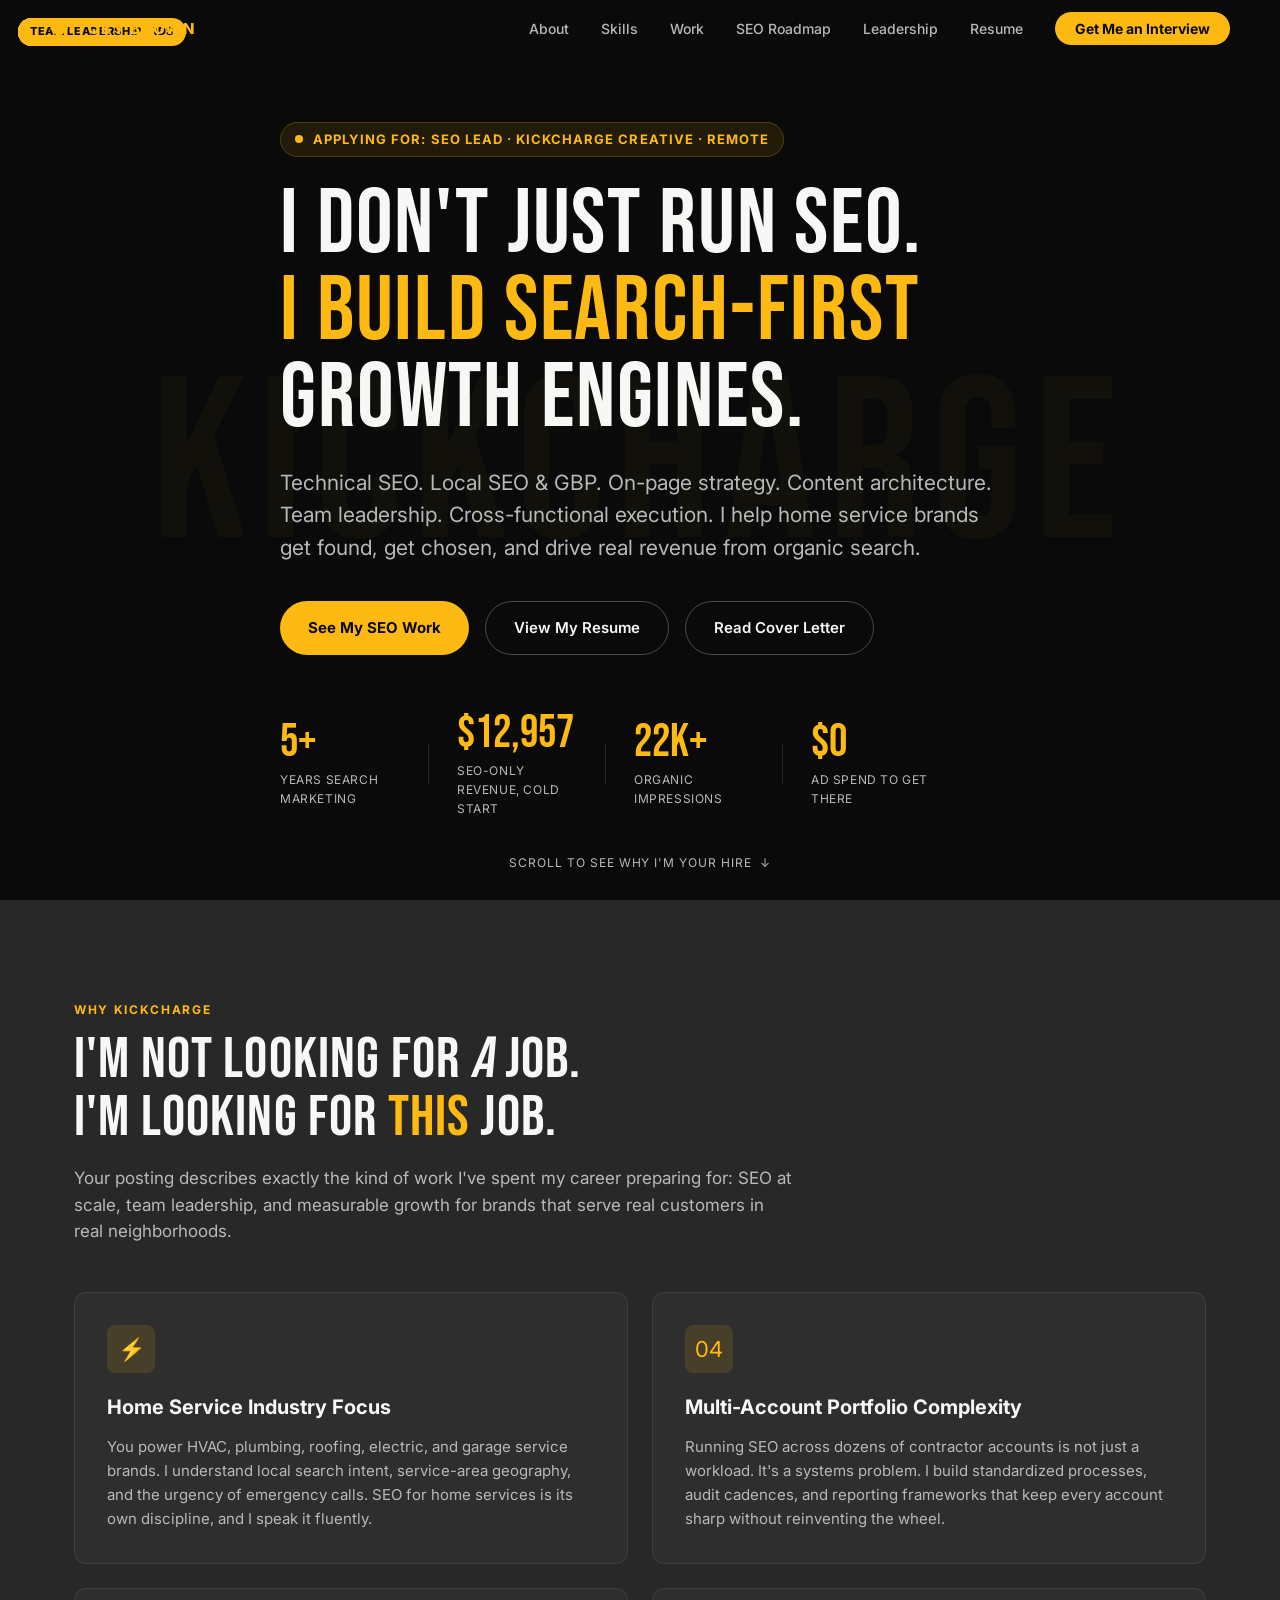
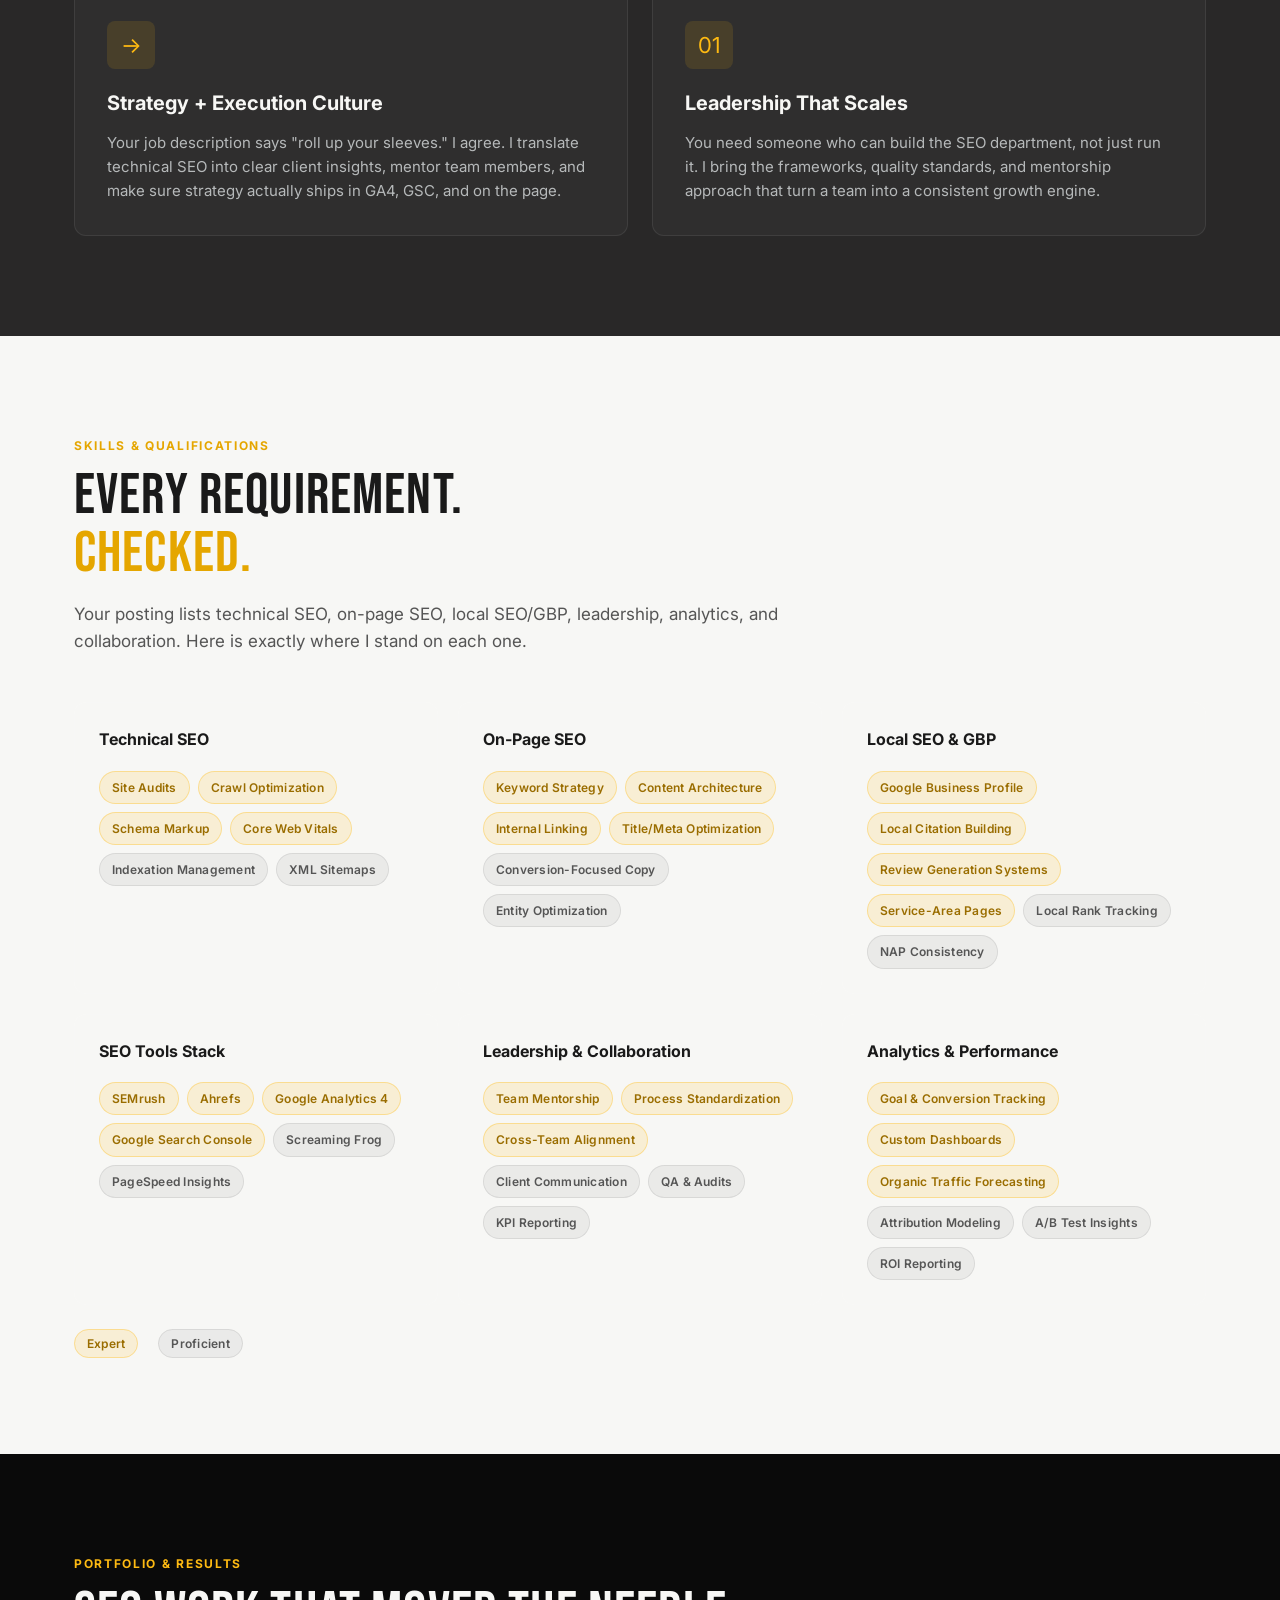
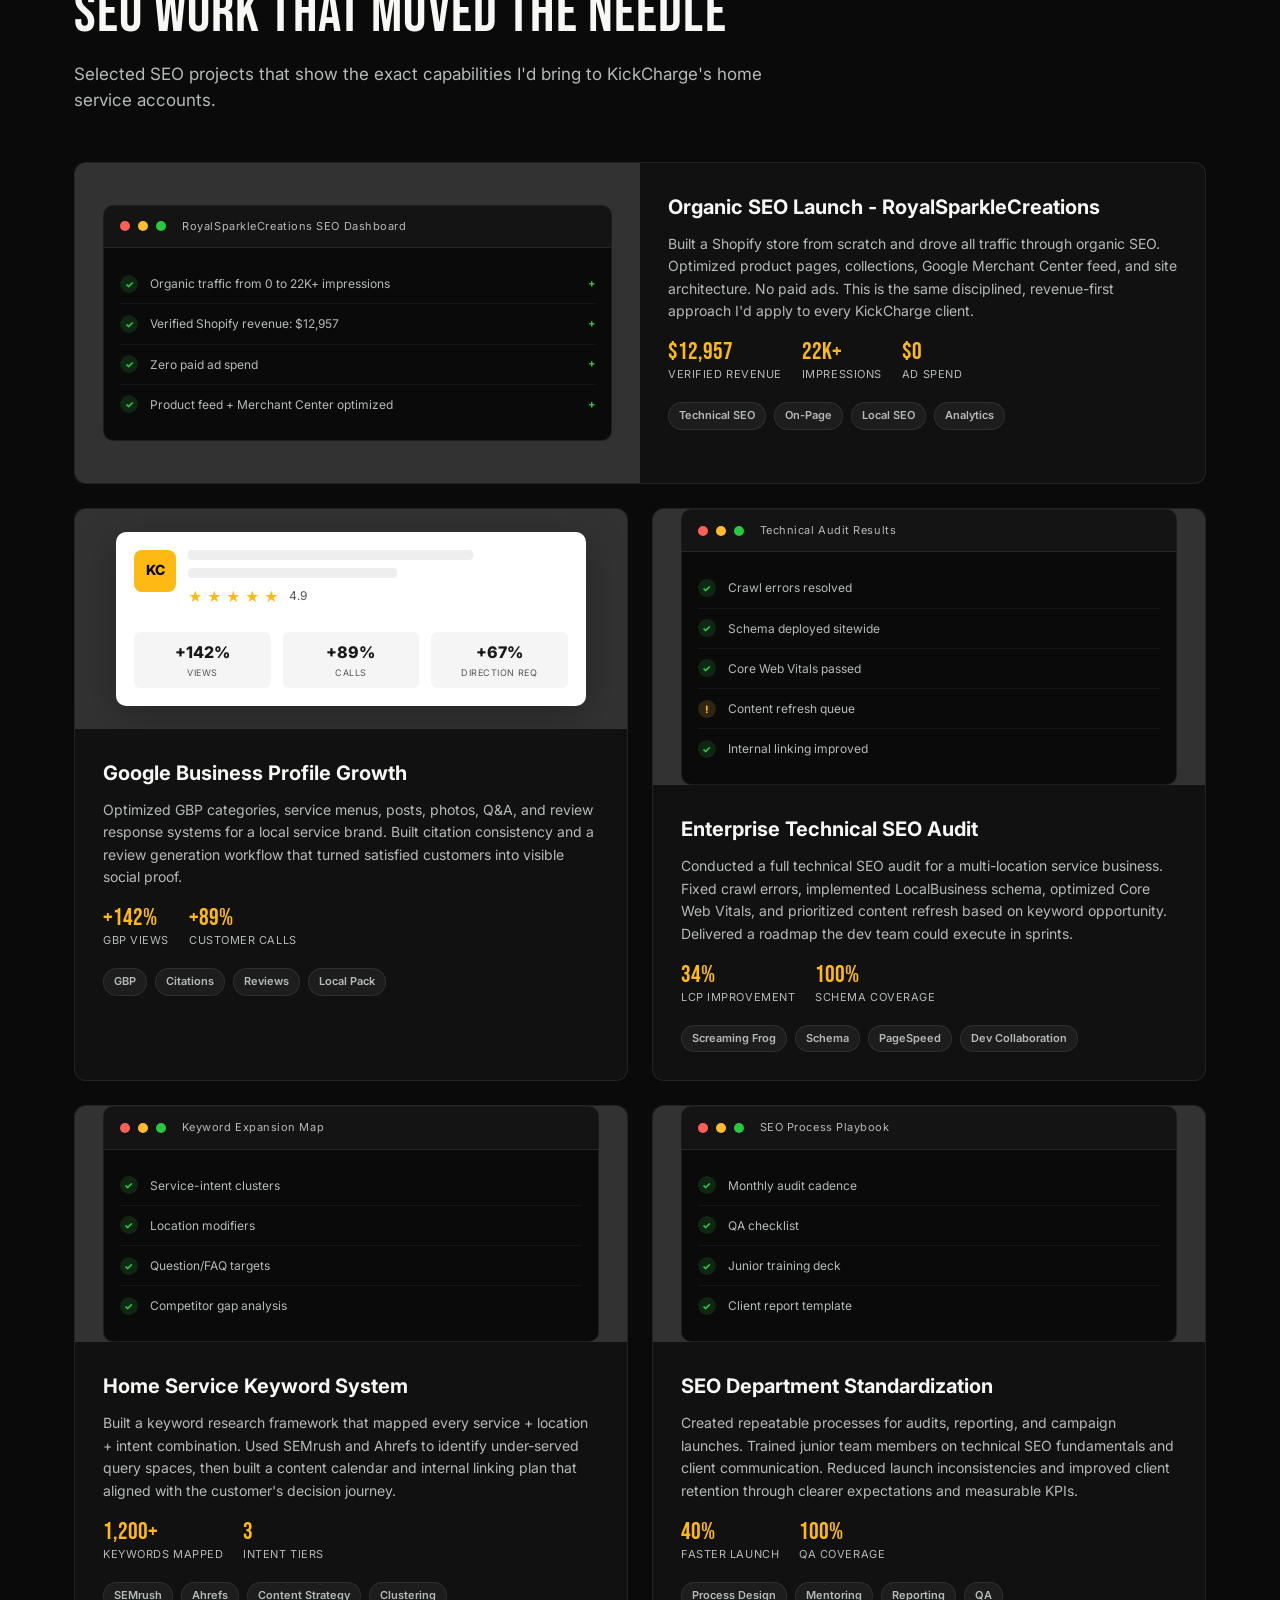
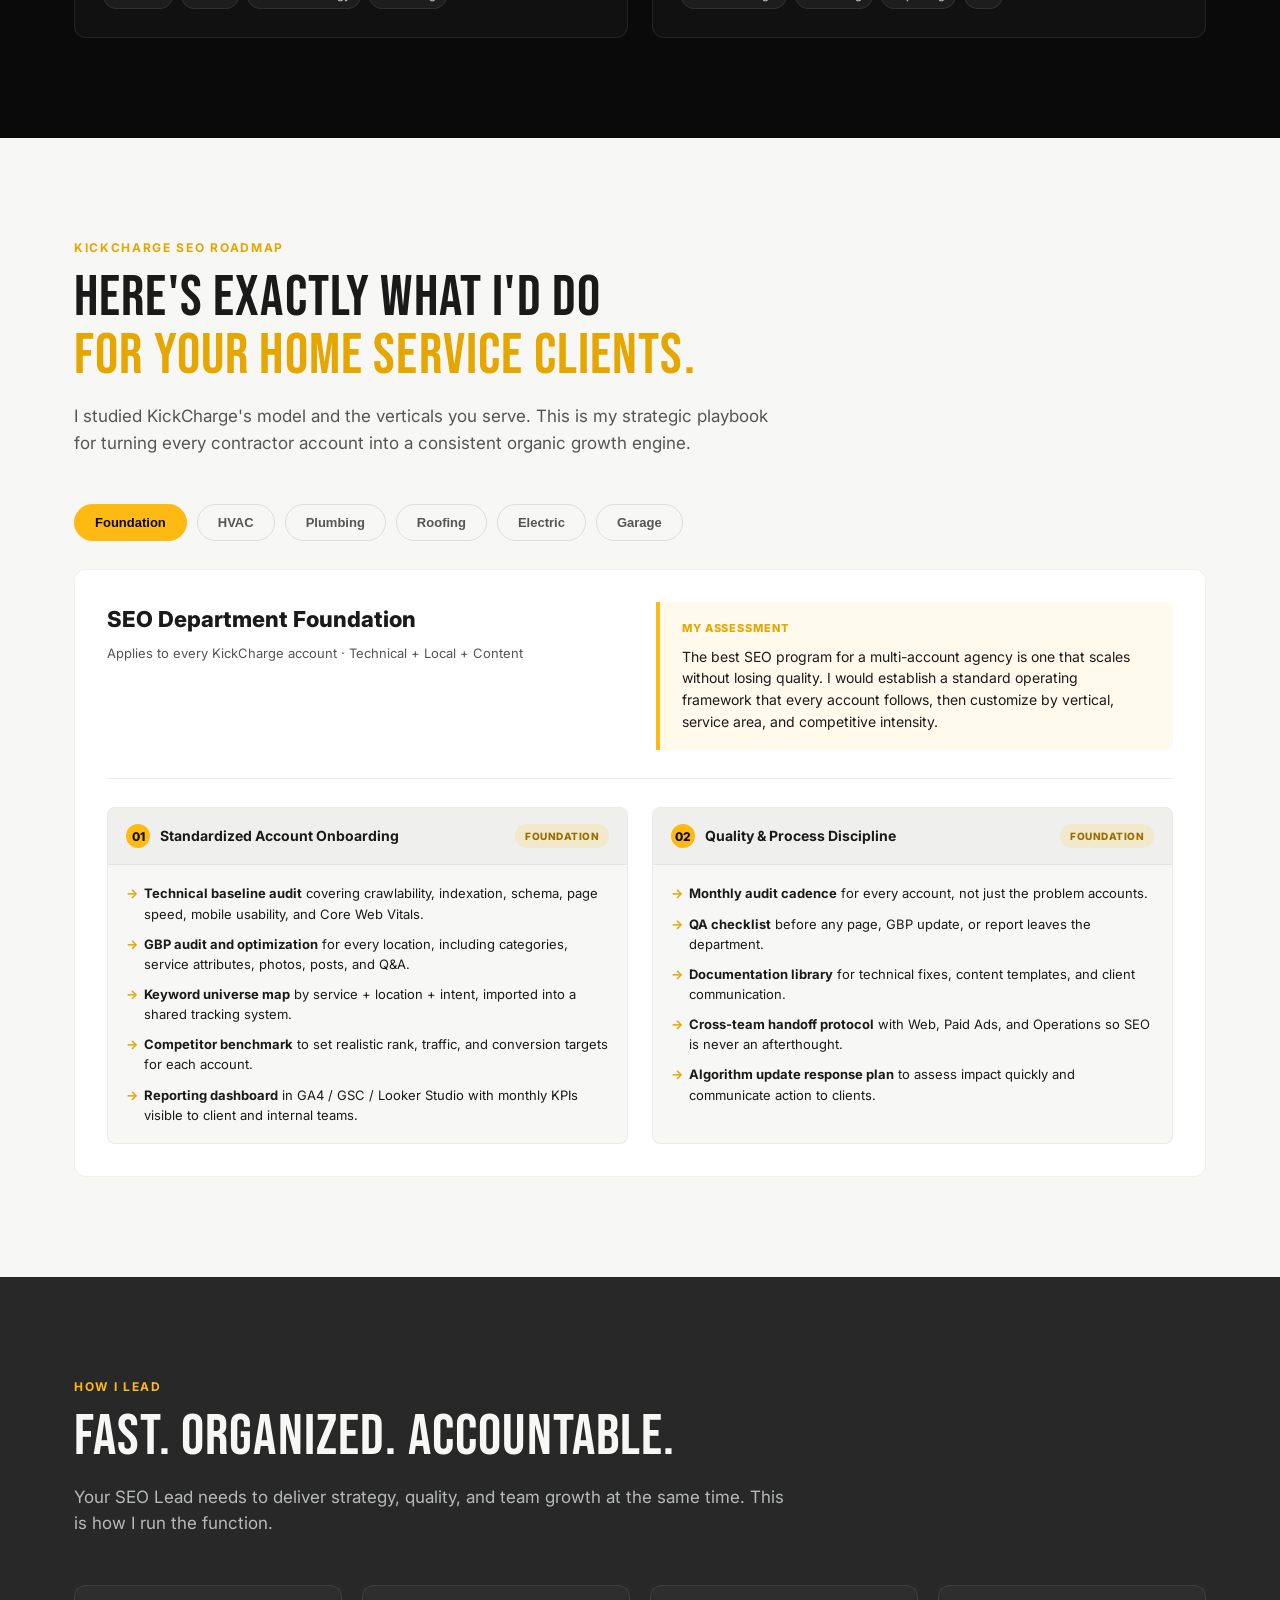
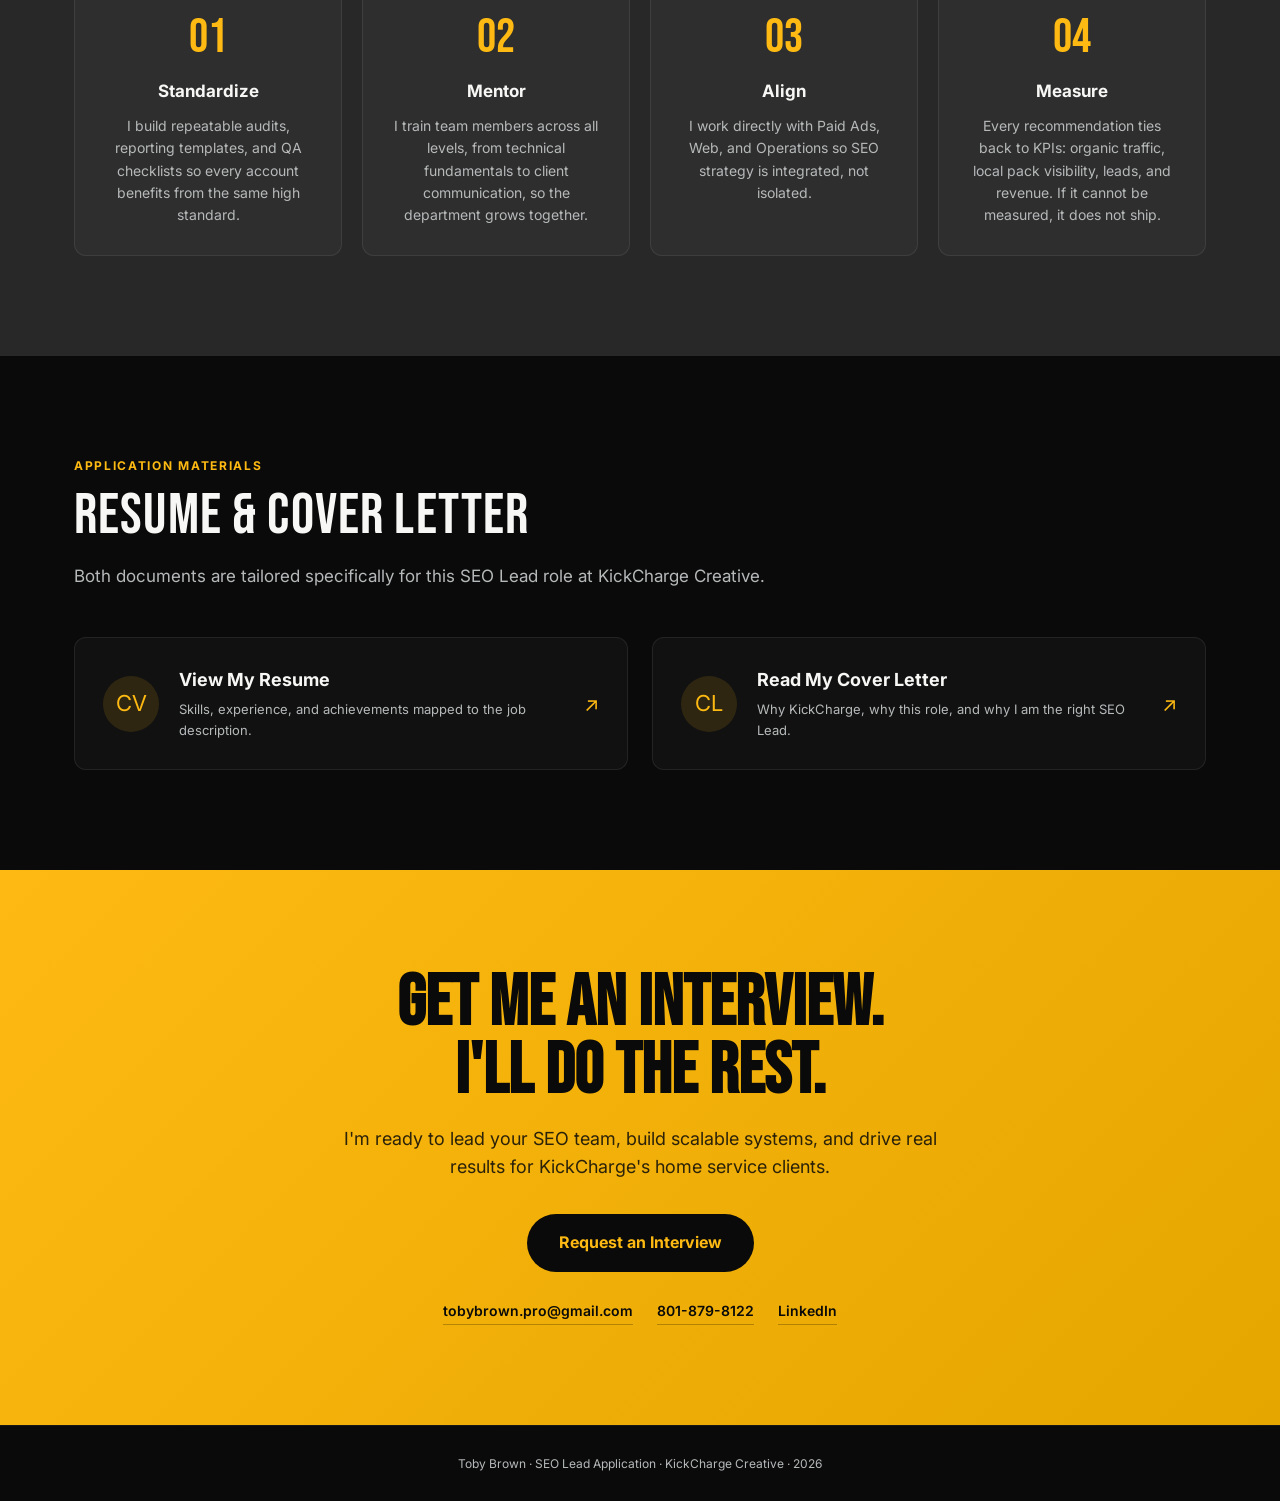
==== index.html @ a26fe8a9 "Initial tailored portfolio for KickCharge SEO Lead" ====
<!DOCTYPE html>
<html lang="en">
<head>
  <meta charset="UTF-8" />
  <meta name="viewport" content="width=device-width, initial-scale=1.0" />
  <title>Toby Brown - SEO Lead | KickCharge Creative Application</title>
  <meta name="description" content="Tailored SEO Lead application portfolio for KickCharge Creative. Technical SEO, local SEO, team leadership, and measurable growth for home service brands." />
  <link rel="preconnect" href="https://fonts.googleapis.com" />
  <link rel="preconnect" href="https://fonts.gstatic.com" crossorigin />
  <link href="https://fonts.googleapis.com/css2?family=Inter:wght@300;400;500;600;700;800;900&family=Bebas+Neue&display=swap" rel="stylesheet" />
  <link rel="stylesheet" href="style.css" />
</head>
<body>

  <!-- NAV -->
  <nav id="navbar">
    <div class="nav-inner">
      <span class="nav-logo">Toby Brown</span>
      <ul class="nav-links">
        <li><a href="#about">About</a></li>
        <li><a href="#skills">Skills</a></li>
        <li><a href="#portfolio">Work</a></li>
        <li><a href="#roadmap">SEO Roadmap</a></li>
        <li><a href="#process">Leadership</a></li>
        <li><a href="#docs">Resume</a></li>
        <li><a href="#contact" class="nav-cta">Get Me an Interview</a></li>
      </ul>
      <button class="hamburger" id="hamburger" aria-label="Menu">&#9776;</button>
    </div>
  </nav>

  <div class="mobile-nav" id="mobileNav">
    <a href="#about">About</a>
    <a href="#skills">Skills</a>
    <a href="#portfolio">Work</a>
    <a href="#roadmap">SEO Roadmap</a>
    <a href="#process">Leadership</a>
    <a href="resume.html">Resume</a>
    <a href="cover-letter.html">Cover Letter</a>
    <a href="#contact" class="nav-cta">Get Me an Interview</a>
  </div>

  <!-- HERO -->
  <section id="hero">
    <div class="hero-bg-text">KICKCHARGE</div>
    <div class="hero-content">
      <div class="hero-eyebrow">
        <span class="dot"></span>
        Applying for: SEO Lead &middot; KickCharge Creative &middot; Remote
      </div>
      <h1>
        I Don't Just Run SEO.<br />
        <span class="accent">I Build Search-First</span><br />
        Growth Engines.
      </h1>
      <p class="hero-sub">
        Technical SEO. Local SEO &amp; GBP. On-page strategy. Content architecture. 
        Team leadership. Cross-functional execution. I help home service brands get found, get chosen, and drive real revenue from organic search.
      </p>
      <div class="hero-actions">
        <a href="#portfolio" class="btn-primary">See My SEO Work</a>
        <a href="resume.html" target="_blank" class="btn-outline">View My Resume</a>
        <a href="cover-letter.html" target="_blank" class="btn-outline">Read Cover Letter</a>
      </div>
      <div class="hero-stats">
        <div class="stat"><span class="stat-num">5+</span><span class="stat-label">Years Search Marketing</span></div>
        <div class="stat-divider"></div>
        <div class="stat"><span class="stat-num">$12,957</span><span class="stat-label">SEO-Only Revenue, Cold Start</span></div>
        <div class="stat-divider"></div>
        <div class="stat"><span class="stat-num">22K+</span><span class="stat-label">Organic Impressions</span></div>
        <div class="stat-divider"></div>
        <div class="stat"><span class="stat-num">$0</span><span class="stat-label">Ad Spend to Get There</span></div>
      </div>
    </div>
    <div class="hero-scroll-hint">Scroll to see why I'm your hire <span>&darr;</span></div>
  </section>

  <!-- WHY KICKCHARGE -->
  <section id="about" class="section-dark">
    <div class="container">
      <div class="section-label">Why KickCharge</div>
      <h2>I'm Not Looking For <em>A</em> Job.<br />I'm Looking For <span class="accent">This</span> Job.</h2>
      <p class="section-sub">Your posting describes exactly the kind of work I've spent my career preparing for: SEO at scale, team leadership, and measurable growth for brands that serve real customers in real neighborhoods.</p>

      <div class="why-grid">
        <div class="why-card">
          <div class="why-icon">&#9889;</div>
          <h3>Home Service Industry Focus</h3>
          <p>You power HVAC, plumbing, roofing, electric, and garage service brands. I understand local search intent, service-area geography, and the urgency of emergency calls. SEO for home services is its own discipline, and I speak it fluently.</p>
        </div>
        <div class="why-card">
          <div class="why-icon">04</div>
          <h3>Multi-Account Portfolio Complexity</h3>
          <p>Running SEO across dozens of contractor accounts is not just a workload. It's a systems problem. I build standardized processes, audit cadences, and reporting frameworks that keep every account sharp without reinventing the wheel.</p>
        </div>
        <div class="why-card">
          <div class="why-icon">&#8594;</div>
          <h3>Strategy + Execution Culture</h3>
          <p>Your job description says "roll up your sleeves." I agree. I translate technical SEO into clear client insights, mentor team members, and make sure strategy actually ships in GA4, GSC, and on the page.</p>
        </div>
        <div class="why-card">
          <div class="why-icon">01</div>
          <h3>Leadership That Scales</h3>
          <p>You need someone who can build the SEO department, not just run it. I bring the frameworks, quality standards, and mentorship approach that turn a team into a consistent growth engine.</p>
        </div>
      </div>
    </div>
  </section>

  <!-- SKILLS -->
  <section id="skills" class="section-light">
    <div class="container">
      <div class="section-label">Skills &amp; Qualifications</div>
      <h2>Every Requirement.<br /><span class="accent-dark">Checked.</span></h2>
      <p class="section-sub">Your posting lists technical SEO, on-page SEO, local SEO/GBP, leadership, analytics, and collaboration. Here is exactly where I stand on each one.</p>

      <div class="skills-categories">
        <div class="skill-category">
          <div class="skill-cat-header">
            <h3>Technical SEO</h3>
          </div>
          <div class="skill-tags">
            <span class="skill-tag expert">Site Audits</span>
            <span class="skill-tag expert">Crawl Optimization</span>
            <span class="skill-tag expert">Schema Markup</span>
            <span class="skill-tag expert">Core Web Vitals</span>
            <span class="skill-tag strong">Indexation Management</span>
            <span class="skill-tag strong">XML Sitemaps</span>
          </div>
        </div>

        <div class="skill-category">
          <div class="skill-cat-header">
            <h3>On-Page SEO</h3>
          </div>
          <div class="skill-tags">
            <span class="skill-tag expert">Keyword Strategy</span>
            <span class="skill-tag expert">Content Architecture</span>
            <span class="skill-tag expert">Internal Linking</span>
            <span class="skill-tag expert">Title/Meta Optimization</span>
            <span class="skill-tag strong">Conversion-Focused Copy</span>
            <span class="skill-tag strong">Entity Optimization</span>
          </div>
        </div>

        <div class="skill-category">
          <div class="skill-cat-header">
            <h3>Local SEO &amp; GBP</h3>
          </div>
          <div class="skill-tags">
            <span class="skill-tag expert">Google Business Profile</span>
            <span class="skill-tag expert">Local Citation Building</span>
            <span class="skill-tag expert">Review Generation Systems</span>
            <span class="skill-tag expert">Service-Area Pages</span>
            <span class="skill-tag strong">Local Rank Tracking</span>
            <span class="skill-tag strong">NAP Consistency</span>
          </div>
        </div>

        <div class="skill-category">
          <div class="skill-cat-header">
            <h3>SEO Tools Stack</h3>
          </div>
          <div class="skill-tags">
            <span class="skill-tag expert">SEMrush</span>
            <span class="skill-tag expert">Ahrefs</span>
            <span class="skill-tag expert">Google Analytics 4</span>
            <span class="skill-tag expert">Google Search Console</span>
            <span class="skill-tag strong">Screaming Frog</span>
            <span class="skill-tag strong">PageSpeed Insights</span>
          </div>
        </div>

        <div class="skill-category">
          <div class="skill-cat-header">
            <h3>Leadership &amp; Collaboration</h3>
          </div>
          <div class="skill-tags">
            <span class="skill-tag expert">Team Mentorship</span>
            <span class="skill-tag expert">Process Standardization</span>
            <span class="skill-tag expert">Cross-Team Alignment</span>
            <span class="skill-tag strong">Client Communication</span>
            <span class="skill-tag strong">QA &amp; Audits</span>
            <span class="skill-tag strong">KPI Reporting</span>
          </div>
        </div>

        <div class="skill-category">
          <div class="skill-cat-header">
            <h3>Analytics &amp; Performance</h3>
          </div>
          <div class="skill-tags">
            <span class="skill-tag expert">Goal &amp; Conversion Tracking</span>
            <span class="skill-tag expert">Custom Dashboards</span>
            <span class="skill-tag expert">Organic Traffic Forecasting</span>
            <span class="skill-tag strong">Attribution Modeling</span>
            <span class="skill-tag strong">A/B Test Insights</span>
            <span class="skill-tag strong">ROI Reporting</span>
          </div>
        </div>
      </div>

      <div class="skill-legend">
        <span class="legend-item"><span class="skill-tag expert">Expert</span></span>
        <span class="legend-item"><span class="skill-tag strong">Proficient</span></span>
      </div>
    </div>
  </section>

  <!-- PORTFOLIO -->
  <section id="portfolio" class="section-black">
    <div class="container">
      <div class="section-label">Portfolio &amp; Results</div>
      <h2>SEO Work That Moved the Needle</h2>
      <p class="section-sub">Selected SEO projects that show the exact capabilities I'd bring to KickCharge's home service accounts.</p>

      <div class="portfolio-grid">

        <div class="portfolio-card featured">
          <div class="portfolio-card-badge">SEO Revenue</div>
          <div class="portfolio-card-img">
            <div class="audit-mock">
              <div class="audit-mock-header">
                <span class="audit-dot red"></span>
                <span class="audit-dot yellow"></span>
                <span class="audit-dot green"></span>
                <span class="audit-mock-title">RoyalSparkleCreations SEO Dashboard</span>
              </div>
              <div class="audit-rows">
                <div class="audit-row"><span class="audit-check pass">&#10003;</span><span class="audit-label">Organic traffic from 0 to 22K+ impressions</span><span style="font-size:11px;color:#28c840;font-weight:700;">+</span></div>
                <div class="audit-row"><span class="audit-check pass">&#10003;</span><span class="audit-label">Verified Shopify revenue: $12,957</span><span style="font-size:11px;color:#28c840;font-weight:700;">+</span></div>
                <div class="audit-row"><span class="audit-check pass">&#10003;</span><span class="audit-label">Zero paid ad spend</span><span style="font-size:11px;color:#28c840;font-weight:700;">+</span></div>
                <div class="audit-row"><span class="audit-check pass">&#10003;</span><span class="audit-label">Product feed + Merchant Center optimized</span><span style="font-size:11px;color:#28c840;font-weight:700;">+</span></div>
              </div>
            </div>
          </div>
          <div class="portfolio-card-content">
            <h3>Organic SEO Launch - RoyalSparkleCreations</h3>
            <p>Built a Shopify store from scratch and drove all traffic through organic SEO. Optimized product pages, collections, Google Merchant Center feed, and site architecture. No paid ads. This is the same disciplined, revenue-first approach I'd apply to every KickCharge client.</p>
            <div class="portfolio-metrics">
              <div class="metric"><span class="metric-val">$12,957</span><span class="metric-key">Verified Revenue</span></div>
              <div class="metric"><span class="metric-val">22K+</span><span class="metric-key">Impressions</span></div>
              <div class="metric"><span class="metric-val">$0</span><span class="metric-key">Ad Spend</span></div>
            </div>
            <div class="portfolio-tags">
              <span>Technical SEO</span><span>On-Page</span><span>Local SEO</span><span>Analytics</span>
            </div>
          </div>
        </div>

        <div class="portfolio-card">
          <div class="portfolio-card-badge">Local SEO</div>
          <div class="portfolio-card-img">
            <div class="gbp-mock">
              <div class="gbp-header">
                <div class="gbp-logo">KC</div>
                <div class="gbp-info">
                  <div class="gbp-line medium"></div>
                  <div class="gbp-line short"></div>
                  <div class="gbp-stars">
                    <span class="gbp-star">&#9733;</span>
                    <span class="gbp-star">&#9733;</span>
                    <span class="gbp-star">&#9733;</span>
                    <span class="gbp-star">&#9733;</span>
                    <span class="gbp-star">&#9733;</span>
                    <span style="font-size:12px;color:#555;margin-left:6px;">4.9</span>
                  </div>
                </div>
              </div>
              <div class="gbp-metrics">
                <div class="gbp-metric"><div class="gbp-metric-val">+142%</div><div class="gbp-metric-label">Views</div></div>
                <div class="gbp-metric"><div class="gbp-metric-val">+89%</div><div class="gbp-metric-label">Calls</div></div>
                <div class="gbp-metric"><div class="gbp-metric-val">+67%</div><div class="gbp-metric-label">Direction Req</div></div>
              </div>
            </div>
          </div>
          <div class="portfolio-card-content">
            <h3>Google Business Profile Growth</h3>
            <p>Optimized GBP categories, service menus, posts, photos, Q&amp;A, and review response systems for a local service brand. Built citation consistency and a review generation workflow that turned satisfied customers into visible social proof.</p>
            <div class="portfolio-metrics">
              <div class="metric"><span class="metric-val">+142%</span><span class="metric-key">GBP Views</span></div>
              <div class="metric"><span class="metric-val">+89%</span><span class="metric-key">Customer Calls</span></div>
            </div>
            <div class="portfolio-tags">
              <span>GBP</span><span>Citations</span><span>Reviews</span><span>Local Pack</span>
            </div>
          </div>
        </div>

        <div class="portfolio-card">
          <div class="portfolio-card-badge">Technical SEO</div>
          <div class="portfolio-card-img">
            <div class="audit-mock">
              <div class="audit-mock-header">
                <span class="audit-dot red"></span>
                <span class="audit-dot yellow"></span>
                <span class="audit-dot green"></span>
                <span class="audit-mock-title">Technical Audit Results</span>
              </div>
              <div class="audit-rows">
                <div class="audit-row"><span class="audit-check pass">&#10003;</span><span class="audit-label">Crawl errors resolved</span></div>
                <div class="audit-row"><span class="audit-check pass">&#10003;</span><span class="audit-label">Schema deployed sitewide</span></div>
                <div class="audit-row"><span class="audit-check pass">&#10003;</span><span class="audit-label">Core Web Vitals passed</span></div>
                <div class="audit-row"><span class="audit-check warn">!</span><span class="audit-label">Content refresh queue</span></div>
                <div class="audit-row"><span class="audit-check pass">&#10003;</span><span class="audit-label">Internal linking improved</span></div>
              </div>
            </div>
          </div>
          <div class="portfolio-card-content">
            <h3>Enterprise Technical SEO Audit</h3>
            <p>Conducted a full technical SEO audit for a multi-location service business. Fixed crawl errors, implemented LocalBusiness schema, optimized Core Web Vitals, and prioritized content refresh based on keyword opportunity. Delivered a roadmap the dev team could execute in sprints.</p>
            <div class="portfolio-metrics">
              <div class="metric"><span class="metric-val">34%</span><span class="metric-key">LCP Improvement</span></div>
              <div class="metric"><span class="metric-val">100%</span><span class="metric-key">Schema Coverage</span></div>
            </div>
            <div class="portfolio-tags">
              <span>Screaming Frog</span><span>Schema</span><span>PageSpeed</span><span>Dev Collaboration</span>
            </div>
          </div>
        </div>

        <div class="portfolio-card">
          <div class="portfolio-card-badge">Content &amp; Keywords</div>
          <div class="portfolio-card-img">
            <div class="audit-mock">
              <div class="audit-mock-header">
                <span class="audit-dot red"></span>
                <span class="audit-dot yellow"></span>
                <span class="audit-dot green"></span>
                <span class="audit-mock-title">Keyword Expansion Map</span>
              </div>
              <div class="audit-rows">
                <div class="audit-row"><span class="audit-check pass">&#10003;</span><span class="audit-label">Service-intent clusters</span></div>
                <div class="audit-row"><span class="audit-check pass">&#10003;</span><span class="audit-label">Location modifiers</span></div>
                <div class="audit-row"><span class="audit-check pass">&#10003;</span><span class="audit-label">Question/FAQ targets</span></div>
                <div class="audit-row"><span class="audit-check pass">&#10003;</span><span class="audit-label">Competitor gap analysis</span></div>
              </div>
            </div>
          </div>
          <div class="portfolio-card-content">
            <h3>Home Service Keyword System</h3>
            <p>Built a keyword research framework that mapped every service + location + intent combination. Used SEMrush and Ahrefs to identify under-served query spaces, then built a content calendar and internal linking plan that aligned with the customer's decision journey.</p>
            <div class="portfolio-metrics">
              <div class="metric"><span class="metric-val">1,200+</span><span class="metric-key">Keywords Mapped</span></div>
              <div class="metric"><span class="metric-val">3</span><span class="metric-key">Intent Tiers</span></div>
            </div>
            <div class="portfolio-tags">
              <span>SEMrush</span><span>Ahrefs</span><span>Content Strategy</span><span>Clustering</span>
            </div>
          </div>
        </div>

        <div class="portfolio-card">
          <div class="portfolio-card-badge">Team Leadership</div>
          <div class="portfolio-card-img">
            <div class="audit-mock">
              <div class="audit-mock-header">
                <span class="audit-dot red"></span>
                <span class="audit-dot yellow"></span>
                <span class="audit-dot green"></span>
                <span class="audit-mock-title">SEO Process Playbook</span>
              </div>
              <div class="audit-rows">
                <div class="audit-row"><span class="audit-check pass">&#10003;</span><span class="audit-label">Monthly audit cadence</span></div>
                <div class="audit-row"><span class="audit-check pass">&#10003;</span><span class="audit-label">QA checklist</span></div>
                <div class="audit-row"><span class="audit-check pass">&#10003;</span><span class="audit-label">Junior training deck</span></div>
                <div class="audit-row"><span class="audit-check pass">&#10003;</span><span class="audit-label">Client report template</span></div>
              </div>
            </div>
          </div>
          <div class="portfolio-card-content">
            <h3>SEO Department Standardization</h3>
            <p>Created repeatable processes for audits, reporting, and campaign launches. Trained junior team members on technical SEO fundamentals and client communication. Reduced launch inconsistencies and improved client retention through clearer expectations and measurable KPIs.</p>
            <div class="portfolio-metrics">
              <div class="metric"><span class="metric-val">40%</span><span class="metric-key">Faster Launch</span></div>
              <div class="metric"><span class="metric-val">100%</span><span class="metric-key">QA Coverage</span></div>
            </div>
            <div class="portfolio-tags">
              <span>Process Design</span><span>Mentoring</span><span>Reporting</span><span>QA</span>
            </div>
          </div>
        </div>

      </div>
    </div>
  </section>

  <!-- SEO ROADMAP FOR KICKCHARGE CLIENTS -->
  <section id="roadmap" class="section-light">
    <div class="container">
      <div class="section-label">KickCharge SEO Roadmap</div>
      <h2>Here's Exactly What I'd Do<br /><span class="accent-dark">For Your Home Service Clients.</span></h2>
      <p class="section-sub">I studied KickCharge's model and the verticals you serve. This is my strategic playbook for turning every contractor account into a consistent organic growth engine.</p>

      <div class="brand-tabs">
        <button class="brand-tab active" data-brand="foundation">Foundation</button>
        <button class="brand-tab" data-brand="hvac">HVAC</button>
        <button class="brand-tab" data-brand="plumbing">Plumbing</button>
        <button class="brand-tab" data-brand="roofing">Roofing</button>
        <button class="brand-tab" data-brand="electric">Electric</button>
        <button class="brand-tab" data-brand="garage">Garage</button>
      </div>

      <!-- FOUNDATION -->
      <div class="brand-roadmap active" id="brand-foundation">
        <div class="roadmap-header">
          <div class="roadmap-brand-info">
            <div class="roadmap-brand-name">SEO Department Foundation</div>
            <div class="roadmap-brand-url">Applies to every KickCharge account &middot; Technical + Local + Content</div>
          </div>
          <div class="roadmap-verdict">
            <div class="verdict-label">My Assessment</div>
            <div class="verdict-text">The best SEO program for a multi-account agency is one that scales without losing quality. I would establish a standard operating framework that every account follows, then customize by vertical, service area, and competitive intensity.</div>
          </div>
        </div>
        <div class="roadmap-channels">
          <div class="channel-block">
            <div class="channel-header">
              <span class="channel-icon">01</span>
              <span class="channel-name">Standardized Account Onboarding</span>
              <span class="channel-priority high">Foundation</span>
            </div>
            <div class="channel-body">
              <ul class="channel-actions">
                <li><strong>Technical baseline audit</strong> covering crawlability, indexation, schema, page speed, mobile usability, and Core Web Vitals.</li>
                <li><strong>GBP audit and optimization</strong> for every location, including categories, service attributes, photos, posts, and Q&amp;A.</li>
                <li><strong>Keyword universe map</strong> by service + location + intent, imported into a shared tracking system.</li>
                <li><strong>Competitor benchmark</strong> to set realistic rank, traffic, and conversion targets for each account.</li>
                <li><strong>Reporting dashboard</strong> in GA4 / GSC / Looker Studio with monthly KPIs visible to client and internal teams.</li>
              </ul>
            </div>
          </div>
          <div class="channel-block">
            <div class="channel-header">
              <span class="channel-icon">02</span>
              <span class="channel-name">Quality &amp; Process Discipline</span>
              <span class="channel-priority high">Foundation</span>
            </div>
            <div class="channel-body">
              <ul class="channel-actions">
                <li><strong>Monthly audit cadence</strong> for every account, not just the problem accounts.</li>
                <li><strong>QA checklist</strong> before any page, GBP update, or report leaves the department.</li>
                <li><strong>Documentation library</strong> for technical fixes, content templates, and client communication.</li>
                <li><strong>Cross-team handoff protocol</strong> with Web, Paid Ads, and Operations so SEO is never an afterthought.</li>
                <li><strong>Algorithm update response plan</strong> to assess impact quickly and communicate action to clients.</li>
              </ul>
            </div>
          </div>
        </div>
      </div>

      <!-- HVAC -->
      <div class="brand-roadmap" id="brand-hvac">
        <div class="roadmap-header">
          <div class="roadmap-brand-info">
            <div class="roadmap-brand-name">HVAC SEO Playbook</div>
            <div class="roadmap-brand-url">High seasonal demand &middot; Emergency + replacement + maintenance intent</div>
          </div>
          <div class="roadmap-verdict">
            <div class="verdict-label">My Assessment</div>
            <div class="verdict-text">HVAC search is dominated by urgent, high-intent queries. The winners are the companies that rank in the local pack, answer the question immediately, and make booking a call frictionless.</div>
          </div>
        </div>
        <div class="roadmap-channels">
          <div class="channel-block">
            <div class="channel-header">
              <span class="channel-icon">01</span>
              <span class="channel-name">Local SEO &amp; GBP</span>
              <span class="channel-priority high">Highest Impact</span>
            </div>
            <div class="channel-body">
              <ul class="channel-actions">
                <li><strong>Emergency service keywords</strong> - "AC repair near me", "furnace not working", "24 hour HVAC" - mapped to city pages and GBP posts.</li>
                <li><strong>Seasonal post cadence</strong> - pre-summer tune-ups, winter furnace checks, filter reminders.</li>
                <li><strong>Service-area targeting</strong> - dedicated pages for every city and neighborhood served, not just the headquarters city.</li>
                <li><strong>Review velocity system</strong> - automated follow-up to capture reviews immediately after service calls.</li>
              </ul>
            </div>
          </div>
          <div class="channel-block">
            <div class="channel-header">
              <span class="channel-icon">02</span>
              <span class="channel-name">Content That Converts</span>
              <span class="channel-priority high">High Impact</span>
            </div>
            <div class="channel-body">
              <ul class="channel-actions">
                <li><strong>Repair vs replace guides</strong> - "How long does an AC unit last?" captures replacement-ready homeowners.</li>
                <li><strong>Cost and pricing content</strong> - transparent pages for tune-up costs, replacement estimates, and financing.</li>
                <li><strong>FAQ schema</strong> on every service page so Google surfaces answers directly in search.</li>
                <li><strong>Maintenance plan landing pages</strong> to convert recurring-revenue customers with lower acquisition cost.</li>
              </ul>
            </div>
          </div>
        </div>
      </div>

      <!-- PLUMBING -->
      <div class="brand-roadmap" id="brand-plumbing">
        <div class="roadmap-header">
          <div class="roadmap-brand-info">
            <div class="roadmap-brand-name">Plumbing SEO Playbook</div>
            <div class="roadmap-brand-url">Emergency-heavy &middot; Location-specific &middot; Trust-driven</div>
          </div>
          <div class="roadmap-verdict">
            <div class="verdict-label">My Assessment</div>
            <div class="verdict-text">Plumbing customers are often in crisis. They pick the company that shows up first, looks trustworthy, and answers the phone. SEO has to win the local pack and remove every doubt before they click.</div>
          </div>
        </div>
        <div class="roadmap-channels">
          <div class="channel-block">
            <div class="channel-header">
              <span class="channel-icon">01</span>
              <span class="channel-name">Local Pack Dominance</span>
              <span class="channel-priority high">Highest Impact</span>
            </div>
            <div class="channel-body">
              <ul class="channel-actions">
                <li><strong>GBP optimization</strong> for emergency, commercial, and residential service categories.</li>
                <li><strong>City-specific landing pages</strong> for "plumber in [city]", "water heater repair [city]", "drain cleaning [city]".</li>
                <li><strong>Citation cleanup</strong> across top 50 directories to ensure NAP consistency and authority signals.</li>
                <li><strong>Review response system</strong> that turns reviews into fresh, trust-building content on the profile.</li>
              </ul>
            </div>
          </div>
          <div class="channel-block">
            <div class="channel-header">
              <span class="channel-icon">02</span>
              <span class="channel-name">Trust &amp; Conversion Content</span>
              <span class="channel-priority high">High Impact</span>
            </div>
            <div class="channel-body">
              <ul class="channel-actions">
                <li><strong>Transparent pricing pages</strong> for common jobs: clogged drain, water heater replacement, leak repair.</li>
                <li><strong>License, insurance, and warranty</strong> prominently displayed on every service page.</li>
                <li><strong>Before/after project pages</strong> with photos and location tags to build local relevance.</li>
                <li><strong>Click-to-call and scheduling</strong> above the fold on every page, especially mobile.</li>
              </ul>
            </div>
          </div>
        </div>
      </div>

      <!-- ROOFING -->
      <div class="brand-roadmap" id="brand-roofing">
        <div class="roadmap-header">
          <div class="roadmap-brand-info">
            <div class="roadmap-brand-name">Roofing SEO Playbook</div>
            <div class="roadmap-brand-url">High-ticket &middot; Insurance-driven &middot; Storm-event opportunity</div>
          </div>
          <div class="roadmap-verdict">
            <div class="verdict-label">My Assessment</div>
            <div class="verdict-text">Roofing is a high-consideration, high-ticket purchase. Customers research materials, insurance claims, and contractor reputation before they call. SEO needs to capture both emergency storm traffic and long-cycle replacement research.</div>
          </div>
        </div>
        <div class="roadmap-channels">
          <div class="channel-block">
            <div class="channel-header">
              <span class="channel-icon">01</span>
              <span class="channel-name">Storm &amp; Emergency SEO</span>
              <span class="channel-priority high">Highest Impact</span>
            </div>
            <div class="channel-body">
              <ul class="channel-actions">
                <li><strong>Storm-damage landing pages</strong> prepared and published before hail/wind season peaks.</li>
                <li><strong>Insurance claim content</strong> - "Does insurance cover roof replacement?" is a top-of-funnel winner.</li>
                <li><strong>Local service pages</strong> for every metro area and suburb with real project examples.</li>
                <li><strong>GBP storm alerts</strong> - posts and updates during weather events to capture surge search.</li>
              </ul>
            </div>
          </div>
          <div class="channel-block">
            <div class="channel-header">
              <span class="channel-icon">02</span>
              <span class="channel-name">Authority Content</span>
              <span class="channel-priority high">High Impact</span>
            </div>
            <div class="channel-body">
              <ul class="channel-actions">
                <li><strong>Material comparison guides</strong> - asphalt vs metal vs tile, lifespan, cost, and climate fit.</li>
                <li><strong>Case study pages</strong> by city with before/after photos and customer testimonials.</li>
                <li><strong>FAQ and schema</strong> addressing permits, warranties, timelines, and financing.</li>
                <li><strong>Review generation</strong> focused on high-value replacement jobs to build trust signals.</li>
              </ul>
            </div>
          </div>
        </div>
      </div>

      <!-- ELECTRIC -->
      <div class="brand-roadmap" id="brand-electric">
        <div class="roadmap-header">
          <div class="roadmap-brand-info">
            <div class="roadmap-brand-name">Electrical SEO Playbook</div>
            <div class="roadmap-brand-url">Safety + emergency + commercial &middot; Code-aware trust</div>
          </div>
          <div class="roadmap-verdict">
            <div class="verdict-label">My Assessment</div>
            <div class="verdict-text">Electrical customers prioritize safety, speed, and credentials. SEO should emphasize licensed expertise, emergency availability, and clear service definitions for both residential and commercial buyers.</div>
          </div>
        </div>
        <div class="roadmap-channels">
          <div class="channel-block">
            <div class="channel-header">
              <span class="channel-icon">01</span>
              <span class="channel-name">Service &amp; Trust Signals</span>
              <span class="channel-priority high">Highest Impact</span>
            </div>
            <div class="channel-body">
              <ul class="channel-actions">
                <li><strong>Licensed electrician pages</strong> - city-specific pages with license numbers, insurance, and safety protocols.</li>
                <li><strong>Emergency service SEO</strong> - "power outage electrician", "breaker panel sparking", "24/7 electrical repair".</li>
                <li><strong>Commercial service pages</strong> - separate funnels for B2B construction, tenant improvement, and maintenance.</li>
                <li><strong>GBP service menus</strong> with every electrical service listed and linked to the matching landing page.</li>
              </ul>
            </div>
          </div>
          <div class="channel-block">
            <div class="channel-header">
              <span class="channel-icon">02</span>
              <span class="channel-name">Educational Content</span>
              <span class="channel-priority medium">Steady Growth</span>
            </div>
            <div class="channel-body">
              <ul class="channel-actions">
                <li><strong>Code and safety guides</strong> - "When do you need a permit for electrical work?"</li>
                <li><strong>Panel upgrade content</strong> - one of the highest-value residential jobs, with strong search intent.</li>
                <li><strong>EV charger installation pages</strong> - fast-growing query space with premium margins.</li>
                <li><strong>Video content</strong> for YouTube SEO showing real electricians explaining common issues.</li>
              </ul>
            </div>
          </div>
        </div>
      </div>

      <!-- GARAGE -->
      <div class="brand-roadmap" id="brand-garage">
        <div class="roadmap-header">
          <div class="roadmap-brand-info">
            <div class="roadmap-brand-name">Garage Door SEO Playbook</div>
            <div class="roadmap-brand-url">Urgent repair + install &middot; Visual + trust-driven</div>
          </div>
          <div class="roadmap-verdict">
            <div class="verdict-label">My Assessment</div>
            <div class="verdict-text">Garage door issues stop daily life. Customers search for fast, local repair. Winning means local pack visibility, strong reviews, and clear proof that the company can handle both broken springs and full replacements.</div>
          </div>
        </div>
        <div class="roadmap-channels">
          <div class="channel-block">
            <div class="channel-header">
              <span class="channel-icon">01</span>
              <span class="channel-name">Local + Emergency SEO</span>
              <span class="channel-priority high">Highest Impact</span>
            </div>
            <div class="channel-body">
              <ul class="channel-actions">
                <li><strong>Same-day repair pages</strong> - "garage door repair near me", "broken spring repair [city]".</li>
                <li><strong>City landing pages</strong> for every service area with unique project photos and local copy.</li>
                <li><strong>Review-driven local pack strategy</strong> with targeted review requests after completed jobs.</li>
                <li><strong>Click-to-call prominence</strong> on mobile, since most garage door searches happen on a phone.</li>
              </ul>
            </div>
          </div>
          <div class="channel-block">
            <div class="channel-header">
              <span class="channel-icon">02</span>
              <span class="channel-name">Product &amp; Install Content</span>
              <span class="channel-priority medium">Steady Growth</span>
            </div>
            <div class="channel-body">
              <ul class="channel-actions">
                <li><strong>Door style galleries</strong> - organized by material, insulation, and design to capture visual shoppers.</li>
                <li><strong>Opener comparison pages</strong> - belt vs chain vs smart opener, with pros, cons, and pricing.</li>
                <li><strong>Maintenance content</strong> - "how to lubricate garage door tracks" captures DIYers who later call for service.</li>
                <li><strong>Before/after project pages</strong> to showcase transformation and build local trust.</li>
              </ul>
            </div>
          </div>
        </div>
      </div>

    </div>
  </section>

  <!-- LEADERSHIP PROCESS -->
  <section id="process" class="section-dark">
    <div class="container">
      <div class="section-label">How I Lead</div>
      <h2>Fast. Organized. Accountable.</h2>
      <p class="section-sub">Your SEO Lead needs to deliver strategy, quality, and team growth at the same time. This is how I run the function.</p>

      <div class="process-grid">
        <div class="process-card">
          <div class="process-num">01</div>
          <h3>Standardize</h3>
          <p>I build repeatable audits, reporting templates, and QA checklists so every account benefits from the same high standard.</p>
        </div>
        <div class="process-card">
          <div class="process-num">02</div>
          <h3>Mentor</h3>
          <p>I train team members across all levels, from technical fundamentals to client communication, so the department grows together.</p>
        </div>
        <div class="process-card">
          <div class="process-num">03</div>
          <h3>Align</h3>
          <p>I work directly with Paid Ads, Web, and Operations so SEO strategy is integrated, not isolated.</p>
        </div>
        <div class="process-card">
          <div class="process-num">04</div>
          <h3>Measure</h3>
          <p>Every recommendation ties back to KPIs: organic traffic, local pack visibility, leads, and revenue. If it cannot be measured, it does not ship.</p>
        </div>
      </div>
    </div>
  </section>

  <!-- DOCS -->
  <section id="docs" class="section-black">
    <div class="container">
      <div class="section-label">Application Materials</div>
      <h2>Resume &amp; Cover Letter</h2>
      <p class="section-sub">Both documents are tailored specifically for this SEO Lead role at KickCharge Creative.</p>

      <div class="doc-grid">
        <a href="resume.html" target="_blank" class="doc-card">
          <div class="doc-icon">CV</div>
          <div class="doc-info">
            <h3>View My Resume</h3>
            <p>Skills, experience, and achievements mapped to the job description.</p>
          </div>
          <span class="doc-arrow">&#8599;</span>
        </a>
        <a href="cover-letter.html" target="_blank" class="doc-card">
          <div class="doc-icon">CL</div>
          <div class="doc-info">
            <h3>Read My Cover Letter</h3>
            <p>Why KickCharge, why this role, and why I am the right SEO Lead.</p>
          </div>
          <span class="doc-arrow">&#8599;</span>
        </a>
      </div>
    </div>
  </section>

  <!-- CONTACT -->
  <section id="contact">
    <div class="container">
      <h2>Get Me an Interview.<br />I'll Do the Rest.</h2>
      <p>I'm ready to lead your SEO team, build scalable systems, and drive real results for KickCharge's home service clients.</p>
      <a href="mailto:tobybrown.pro@gmail.com?subject=KickCharge%20SEO%20Lead%20Interview%20Request" class="btn-primary">Request an Interview</a>
      <div class="contact-links">
        <a href="mailto:tobybrown.pro@gmail.com">tobybrown.pro@gmail.com</a>
        <a href="tel:801-879-8122">801-879-8122</a>
        <a href="https://www.linkedin.com/in/tobybrownseo/" target="_blank">LinkedIn</a>
      </div>
    </div>
  </section>

  <!-- FOOTER -->
  <footer>
    <div class="container">
      <p>Toby Brown &middot; SEO Lead Application &middot; KickCharge Creative &middot; 2026</p>
    </div>
  </footer>

  <script>
    // Navbar scroll
    const navbar = document.getElementById('navbar');
    window.addEventListener('scroll', () => {
      if (window.scrollY > 50) navbar.classList.add('scrolled');
      else navbar.classList.remove('scrolled');
    });

    // Mobile nav
    const hamburger = document.getElementById('hamburger');
    const mobileNav = document.getElementById('mobileNav');
    hamburger.addEventListener('click', () => {
      mobileNav.classList.toggle('open');
    });
    mobileNav.querySelectorAll('a').forEach(link => {
      link.addEventListener('click', () => mobileNav.classList.remove('open'));
    });

    // Brand tabs
    const tabs = document.querySelectorAll('.brand-tab');
    const roadmaps = document.querySelectorAll('.brand-roadmap');
    tabs.forEach(tab => {
      tab.addEventListener('click', () => {
        tabs.forEach(t => t.classList.remove('active'));
        roadmaps.forEach(r => r.classList.remove('active'));
        tab.classList.add('active');
        document.getElementById('brand-' + tab.dataset.brand).classList.add('active');
      });
    });
  </script>
</body>
</html>
---- style.css ----
/* ===== KICKCHARGE BRAND =====
   Primary: #feba12 (KickCharge gold)
   Dark:    #292828 (charcoal)
   Black:   #000000
   White:   #ffffff
   Accent:  #154fc1 (electric blue)
   Font:    Inter + Bebas Neue
   ===== */

*, *::before, *::after { box-sizing: border-box; margin: 0; padding: 0; }

:root {
  --gold: #feba12;
  --gold-dark: #e5a600;
  --gold-glow: rgba(254,186,18,0.22);
  --charcoal: #292828;
  --charcoal-light: #333232;
  --charcoal-dark: #1e1e1e;
  --black: #0a0a0a;
  --white: #ffffff;
  --off-white: #f7f7f5;
  --text: #f7f7f5;
  --text-dim: #b6b9ba;
  --text-dark: #1a1a1a;
  --text-dark-dim: #555555;
  --blue: #154fc1;
  --font-body: 'Inter', sans-serif;
  --font-display: 'Bebas Neue', 'Inter', sans-serif;
  --radius: 12px;
  --radius-sm: 8px;
  --transition: 0.25s ease;
}

html { scroll-behavior: smooth; }

body {
  font-family: var(--font-body);
  background: var(--charcoal);
  color: var(--text);
  line-height: 1.6;
  overflow-x: hidden;
}

.container {
  max-width: 1180px;
  margin: 0 auto;
  padding: 0 24px;
}

a { text-decoration: none; color: inherit; }

/* ===== NAV ===== */
#navbar {
  position: fixed;
  top: 0; left: 0; right: 0;
  z-index: 100;
  padding: 16px 24px;
  transition: background var(--transition), backdrop-filter var(--transition), border-color var(--transition);
  border-bottom: 1px solid transparent;
}

#navbar.scrolled {
  background: rgba(41,40,40,0.95);
  backdrop-filter: blur(12px);
  -webkit-backdrop-filter: blur(12px);
  border-bottom-color: rgba(255,255,255,0.08);
}

.nav-inner {
  max-width: 1180px;
  margin: 0 auto;
  display: flex;
  align-items: center;
  justify-content: space-between;
}

.nav-logo {
  font-family: var(--font-body);
  font-weight: 800;
  font-size: 15px;
  letter-spacing: 0.1em;
  color: var(--gold);
  text-transform: uppercase;
  display: flex;
  align-items: center;
  gap: 8px;
}

.nav-logo::before {
  content: "";
  display: inline-block;
  width: 18px;
  height: 18px;
  background: var(--gold);
  clip-path: polygon(50% 0%, 100% 50%, 50% 100%, 0% 50%);
}

.nav-links {
  display: flex;
  align-items: center;
  gap: 32px;
  list-style: none;
}

.nav-links a {
  font-size: 14px;
  font-weight: 500;
  color: var(--text-dim);
  transition: color var(--transition);
}

.nav-links a:hover { color: var(--text); }

.nav-links a.nav-cta {
  background: var(--gold);
  color: var(--black);
  padding: 8px 20px;
  border-radius: 100px;
  font-weight: 700;
  transition: background var(--transition), transform var(--transition), box-shadow var(--transition);
}

.nav-links a.nav-cta:hover {
  background: var(--gold-dark);
  transform: translateY(-1px);
  box-shadow: 0 6px 24px var(--gold-glow);
}

.hamburger {
  display: none;
  background: none;
  border: none;
  color: var(--text);
  font-size: 22px;
  cursor: pointer;
}

/* ===== HERO ===== */
#hero {
  min-height: 100vh;
  display: flex;
  flex-direction: column;
  justify-content: center;
  padding: 120px 24px 80px;
  position: relative;
  overflow: hidden;
  background: var(--black);
}

.hero-bg-text {
  position: absolute;
  top: 52%;
  left: 50%;
  transform: translate(-50%, -50%);
  font-family: var(--font-display);
  font-size: clamp(100px, 18vw, 260px);
  color: rgba(254,186,18,0.035);
  pointer-events: none;
  user-select: none;
  white-space: nowrap;
  letter-spacing: 0.05em;
  z-index: 0;
}

.hero-content {
  max-width: 900px;
  margin: 0 auto;
  position: relative;
  z-index: 1;
}

.hero-eyebrow {
  display: inline-flex;
  align-items: center;
  gap: 10px;
  font-size: 13px;
  font-weight: 700;
  letter-spacing: 0.08em;
  text-transform: uppercase;
  color: var(--gold);
  margin-bottom: 24px;
  background: rgba(254,186,18,0.1);
  border: 1px solid rgba(254,186,18,0.2);
  padding: 6px 14px;
  border-radius: 100px;
}

.hero-eyebrow .dot {
  width: 8px;
  height: 8px;
  background: var(--gold);
  border-radius: 50%;
  animation: pulse 2s infinite;
}

@keyframes pulse {
  0%, 100% { opacity: 1; transform: scale(1); }
  50% { opacity: 0.6; transform: scale(1.2); }
}

#hero h1 {
  font-family: var(--font-display);
  font-size: clamp(52px, 8vw, 92px);
  line-height: 0.95;
  letter-spacing: 0.02em;
  font-weight: 400;
  margin-bottom: 24px;
}

#hero h1 .accent { color: var(--gold); }

.hero-sub {
  font-size: clamp(17px, 2.2vw, 21px);
  color: var(--text-dim);
  max-width: 720px;
  margin-bottom: 36px;
  line-height: 1.55;
}

.hero-actions {
  display: flex;
  gap: 16px;
  flex-wrap: wrap;
  margin-bottom: 56px;
}

.btn-primary {
  display: inline-flex;
  align-items: center;
  gap: 8px;
  background: var(--gold);
  color: var(--black);
  padding: 14px 28px;
  border-radius: 100px;
  font-weight: 700;
  font-size: 15px;
  transition: background var(--transition), transform var(--transition), box-shadow var(--transition);
}

.btn-primary:hover {
  background: var(--gold-dark);
  transform: translateY(-2px);
  box-shadow: 0 10px 32px rgba(254,186,18,0.25);
}

.btn-outline {
  display: inline-flex;
  align-items: center;
  gap: 8px;
  border: 1.5px solid rgba(255,255,255,0.25);
  color: var(--text);
  padding: 14px 28px;
  border-radius: 100px;
  font-weight: 600;
  font-size: 15px;
  transition: border-color var(--transition), color var(--transition), background var(--transition);
}

.btn-outline:hover {
  border-color: var(--gold);
  color: var(--gold);
  background: rgba(254,186,18,0.06);
}

.hero-stats {
  display: flex;
  align-items: center;
  gap: 28px;
  flex-wrap: wrap;
}

.stat { display: flex; flex-direction: column; gap: 4px; }

.stat-num {
  font-family: var(--font-display);
  font-size: clamp(32px, 4vw, 46px);
  color: var(--gold);
  line-height: 1;
}

.stat-label {
  font-size: 12px;
  color: var(--text-dim);
  letter-spacing: 0.05em;
  text-transform: uppercase;
  max-width: 120px;
}

.stat-divider {
  width: 1px;
  height: 40px;
  background: rgba(255,255,255,0.12);
}

.hero-scroll-hint {
  position: absolute;
  bottom: 28px;
  left: 50%;
  transform: translateX(-50%);
  font-size: 12px;
  color: var(--text-dim);
  letter-spacing: 0.08em;
  text-transform: uppercase;
  display: flex;
  align-items: center;
  gap: 8px;
  animation: bounce 2s infinite;
}

@keyframes bounce {
  0%, 100% { transform: translateX(-50%) translateY(0); }
  50% { transform: translateX(-50%) translateY(6px); }
}

/* ===== SECTIONS ===== */
section { padding: 100px 0; }

.section-dark { background: var(--charcoal); }
.section-light { background: var(--off-white); color: var(--text-dark); }
.section-black { background: var(--black); }

.section-label {
  font-size: 12px;
  font-weight: 700;
  letter-spacing: 0.14em;
  text-transform: uppercase;
  color: var(--gold);
  margin-bottom: 12px;
}

.section-light .section-label { color: var(--gold-dark); }

.section-dark h2,
.section-black h2 {
  font-family: var(--font-display);
  font-size: clamp(38px, 5vw, 58px);
  line-height: 1;
  letter-spacing: 0.02em;
  font-weight: 400;
  margin-bottom: 18px;
}

.section-light h2 {
  font-family: var(--font-display);
  font-size: clamp(38px, 5vw, 58px);
  line-height: 1;
  letter-spacing: 0.02em;
  font-weight: 400;
  margin-bottom: 18px;
  color: var(--text-dark);
}

.section-sub {
  font-size: 17px;
  color: var(--text-dim);
  max-width: 720px;
  margin-bottom: 48px;
  line-height: 1.55;
}

.section-light .section-sub { color: var(--text-dark-dim); }

.accent { color: var(--gold); }
.accent-dark { color: var(--gold-dark); }

/* ===== WHY CARDS ===== */
.why-grid {
  display: grid;
  grid-template-columns: repeat(2, 1fr);
  gap: 24px;
}

.why-card {
  background: rgba(255,255,255,0.03);
  border: 1px solid rgba(255,255,255,0.08);
  border-radius: var(--radius);
  padding: 32px;
  transition: transform var(--transition), border-color var(--transition), background var(--transition);
}

.why-card:hover {
  transform: translateY(-4px);
  border-color: rgba(254,186,18,0.35);
  background: rgba(255,255,255,0.05);
}

.why-icon {
  width: 48px;
  height: 48px;
  border-radius: var(--radius-sm);
  display: flex;
  align-items: center;
  justify-content: center;
  margin-bottom: 18px;
  font-size: 22px;
  background: rgba(254,186,18,0.12);
  color: var(--gold);
}

.why-card h3 {
  font-size: 20px;
  font-weight: 700;
  margin-bottom: 12px;
  color: var(--text);
}

.why-card p {
  font-size: 15px;
  color: var(--text-dim);
  line-height: 1.6;
}

.section-light .why-card {
  background: var(--white);
  border: 1px solid rgba(0,0,0,0.06);
}

.section-light .why-card:hover {
  border-color: rgba(254,186,18,0.5);
}

.section-light .why-card h3 { color: var(--text-dark); }
.section-light .why-card p { color: var(--text-dark-dim); }

/* ===== SKILLS ===== */
.skills-categories {
  display: grid;
  grid-template-columns: repeat(3, 1fr);
  gap: 20px;
}

.skill-category {
  background: rgba(255,255,255,0.03);
  border: 1px solid rgba(255,255,255,0.08);
  border-radius: var(--radius);
  padding: 24px;
  transition: border-color var(--transition), background var(--transition);
}

.skill-category:hover {
  border-color: rgba(254,186,18,0.3);
  background: rgba(255,255,255,0.05);
}

.skill-cat-header {
  display: flex;
  align-items: center;
  gap: 10px;
  margin-bottom: 18px;
}

.skill-cat-header h3 {
  font-size: 16px;
  font-weight: 700;
  color: var(--text);
}

.section-light .skill-cat-header h3 { color: var(--text-dark); }

.skill-tags {
  display: flex;
  flex-wrap: wrap;
  gap: 8px;
}

.skill-tag {
  font-size: 12px;
  font-weight: 600;
  padding: 6px 12px;
  border-radius: 100px;
  letter-spacing: 0.02em;
}

.skill-tag.expert {
  background: rgba(254,186,18,0.14);
  color: var(--gold);
  border: 1px solid rgba(254,186,18,0.25);
}

.skill-tag.strong {
  background: rgba(255,255,255,0.06);
  color: var(--text-dim);
  border: 1px solid rgba(255,255,255,0.1);
}

.section-light .skill-tag.expert {
  background: rgba(254,186,18,0.14);
  color: #9a6d00;
  border-color: rgba(254,186,18,0.35);
}

.section-light .skill-tag.strong {
  background: rgba(0,0,0,0.05);
  color: var(--text-dark-dim);
  border-color: rgba(0,0,0,0.08);
}

.skill-legend {
  margin-top: 28px;
  display: flex;
  gap: 20px;
  font-size: 13px;
  color: var(--text-dim);
}

.section-light .skill-legend { color: var(--text-dark-dim); }

/* ===== PORTFOLIO ===== */
.portfolio-grid {
  display: grid;
  grid-template-columns: repeat(2, 1fr);
  gap: 24px;
}

.portfolio-card {
  background: rgba(255,255,255,0.03);
  border: 1px solid rgba(255,255,255,0.08);
  border-radius: var(--radius);
  overflow: hidden;
  transition: transform var(--transition), border-color var(--transition), box-shadow var(--transition);
}

.portfolio-card:hover {
  transform: translateY(-5px);
  border-color: rgba(254,186,18,0.3);
  box-shadow: 0 20px 50px rgba(0,0,0,0.25);
}

.portfolio-card.featured {
  grid-column: span 2;
  display: grid;
  grid-template-columns: 1fr 1fr;
}

.portfolio-card-badge {
  position: absolute;
  top: 18px;
  left: 18px;
  background: var(--gold);
  color: var(--black);
  font-size: 11px;
  font-weight: 800;
  letter-spacing: 0.06em;
  text-transform: uppercase;
  padding: 5px 12px;
  border-radius: 100px;
  z-index: 2;
}

.portfolio-card-img {
  position: relative;
  min-height: 220px;
  background: var(--charcoal-light);
  display: flex;
  align-items: center;
  justify-content: center;
  overflow: hidden;
}

.portfolio-card.featured .portfolio-card-img { min-height: 320px; }

.portfolio-card-content { padding: 28px; }

.portfolio-card-content h3 {
  font-size: 20px;
  font-weight: 700;
  margin-bottom: 10px;
  color: var(--text);
}

.portfolio-card-content p {
  font-size: 14px;
  color: var(--text-dim);
  line-height: 1.6;
  margin-bottom: 18px;
}

.portfolio-metrics {
  display: flex;
  gap: 20px;
  margin-bottom: 18px;
  flex-wrap: wrap;
}

.metric {
  display: flex;
  flex-direction: column;
  gap: 2px;
}

.metric-val {
  font-family: var(--font-display);
  font-size: 24px;
  color: var(--gold);
  line-height: 1;
}

.metric-key {
  font-size: 11px;
  color: var(--text-dim);
  letter-spacing: 0.05em;
  text-transform: uppercase;
}

.portfolio-tags {
  display: flex;
  flex-wrap: wrap;
  gap: 8px;
}

.portfolio-tags span {
  font-size: 11px;
  font-weight: 600;
  color: var(--text-dim);
  background: rgba(255,255,255,0.05);
  padding: 4px 10px;
  border-radius: 100px;
  border: 1px solid rgba(255,255,255,0.08);
}

/* ===== SEO AUDIT MOCKUP ===== */
.audit-mock {
  width: 90%;
  background: var(--black);
  border-radius: 10px;
  overflow: hidden;
  border: 1px solid rgba(255,255,255,0.08);
}

.audit-mock-header {
  display: flex;
  align-items: center;
  gap: 8px;
  padding: 12px 16px;
  background: rgba(255,255,255,0.04);
  border-bottom: 1px solid rgba(255,255,255,0.08);
}

.audit-dot { width: 10px; height: 10px; border-radius: 50%; }
.audit-dot.red { background: #ff5f57; }
.audit-dot.yellow { background: #febc2e; }
.audit-dot.green { background: #28c840; }

.audit-mock-title {
  font-size: 11px;
  color: var(--text-dim);
  margin-left: 8px;
  letter-spacing: 0.05em;
}

.audit-rows { padding: 16px; }

.audit-row {
  display: flex;
  align-items: center;
  justify-content: space-between;
  padding: 10px 0;
  border-bottom: 1px solid rgba(255,255,255,0.05);
}

.audit-row:last-child { border-bottom: none; }

.audit-check {
  width: 18px;
  height: 18px;
  border-radius: 50%;
  display: flex;
  align-items: center;
  justify-content: center;
  font-size: 10px;
  font-weight: 800;
}

.audit-check.pass {
  background: rgba(40,200,64,0.15);
  color: #28c840;
}

.audit-check.warn {
  background: rgba(254,188,46,0.15);
  color: var(--gold);
}

.audit-check.fail {
  background: rgba(255,95,87,0.15);
  color: #ff5f57;
}

.audit-label {
  font-size: 12px;
  color: var(--text-dim);
  margin-left: 12px;
  flex: 1;
}

/* ===== GBP MOCKUP ===== */
.gbp-mock {
  width: 85%;
  background: var(--white);
  border-radius: 10px;
  padding: 18px;
  box-shadow: 0 10px 40px rgba(0,0,0,0.25);
}

.gbp-header {
  display: flex;
  gap: 12px;
  margin-bottom: 14px;
}

.gbp-logo {
  width: 42px;
  height: 42px;
  border-radius: 8px;
  background: var(--gold);
  display: flex;
  align-items: center;
  justify-content: center;
  font-weight: 800;
  color: var(--black);
  font-size: 14px;
}

.gbp-info { flex: 1; }

.gbp-line {
  height: 10px;
  border-radius: 4px;
  background: #eee;
  margin-bottom: 8px;
}

.gbp-line.short { width: 55%; }
.gbp-line.medium { width: 75%; }

.gbp-stars {
  display: flex;
  gap: 4px;
  margin-bottom: 10px;
}

.gbp-star {
  color: var(--gold);
  font-size: 14px;
}

.gbp-metrics {
  display: flex;
  gap: 12px;
  margin-top: 12px;
}

.gbp-metric {
  background: #f5f5f5;
  border-radius: 6px;
  padding: 8px 10px;
  flex: 1;
  text-align: center;
}

.gbp-metric-val {
  font-size: 16px;
  font-weight: 800;
  color: var(--text-dark);
}

.gbp-metric-label {
  font-size: 9px;
  color: var(--text-dark-dim);
  text-transform: uppercase;
  letter-spacing: 0.05em;
}

/* ===== ROADMAP ===== */
.brand-tabs {
  display: flex;
  gap: 10px;
  margin-bottom: 28px;
  flex-wrap: wrap;
}

.brand-tab {
  background: transparent;
  border: 1.5px solid rgba(0,0,0,0.1);
  color: var(--text-dark-dim);
  padding: 10px 20px;
  border-radius: 100px;
  font-size: 13px;
  font-weight: 600;
  cursor: pointer;
  transition: all var(--transition);
}

.brand-tab:hover {
  border-color: var(--gold-dark);
  color: var(--text-dark);
}

.brand-tab.active {
  background: var(--gold);
  border-color: var(--gold);
  color: var(--black);
}

.brand-roadmap {
  display: none;
  background: var(--white);
  border: 1px solid rgba(0,0,0,0.06);
  border-radius: var(--radius);
  padding: 32px;
}

.brand-roadmap.active { display: block; }

.roadmap-header {
  display: grid;
  grid-template-columns: 1fr 1fr;
  gap: 32px;
  padding-bottom: 28px;
  border-bottom: 1px solid rgba(0,0,0,0.08);
  margin-bottom: 28px;
}

.roadmap-brand-name {
  font-size: 22px;
  font-weight: 800;
  color: var(--text-dark);
  margin-bottom: 6px;
}

.roadmap-brand-url {
  font-size: 13px;
  color: var(--text-dark-dim);
}

.roadmap-verdict {
  background: rgba(254,186,18,0.08);
  border-left: 4px solid var(--gold);
  padding: 18px 22px;
  border-radius: 0 var(--radius-sm) var(--radius-sm) 0;
}

.verdict-label {
  font-size: 11px;
  font-weight: 800;
  letter-spacing: 0.08em;
  text-transform: uppercase;
  color: var(--gold-dark);
  margin-bottom: 8px;
}

.verdict-text {
  font-size: 14px;
  color: var(--text-dark);
  line-height: 1.55;
}

.roadmap-channels {
  display: grid;
  grid-template-columns: repeat(2, 1fr);
  gap: 24px;
}

.channel-block {
  background: var(--off-white);
  border: 1px solid rgba(0,0,0,0.05);
  border-radius: var(--radius-sm);
  overflow: hidden;
}

.channel-header {
  display: flex;
  align-items: center;
  gap: 10px;
  padding: 16px 18px;
  background: rgba(0,0,0,0.03);
  border-bottom: 1px solid rgba(0,0,0,0.05);
}

.channel-icon {
  width: 24px;
  height: 24px;
  border-radius: 50%;
  background: var(--gold);
  color: var(--black);
  display: flex;
  align-items: center;
  justify-content: center;
  font-size: 12px;
  font-weight: 800;
}

.channel-name {
  font-size: 14px;
  font-weight: 700;
  color: var(--text-dark);
  flex: 1;
}

.channel-priority {
  font-size: 10px;
  font-weight: 800;
  letter-spacing: 0.05em;
  text-transform: uppercase;
  padding: 4px 10px;
  border-radius: 100px;
}

.channel-priority.high {
  background: rgba(254,186,18,0.15);
  color: #9a6d00;
}

.channel-priority.medium {
  background: rgba(0,0,0,0.06);
  color: var(--text-dark-dim);
}

.channel-body { padding: 18px; }

.channel-thesis {
  font-size: 13px;
  color: var(--text-dark-dim);
  line-height: 1.6;
  margin-bottom: 14px;
}

.channel-actions {
  list-style: none;
  display: flex;
  flex-direction: column;
  gap: 10px;
}

.channel-actions li {
  font-size: 13px;
  color: var(--text-dark);
  padding-left: 18px;
  position: relative;
  line-height: 1.55;
}

.channel-actions li::before {
  content: "\2192";
  position: absolute;
  left: 0;
  color: var(--gold-dark);
  font-weight: 700;
}

/* ===== PROCESS ===== */
.process-grid {
  display: grid;
  grid-template-columns: repeat(4, 1fr);
  gap: 20px;
}

.process-card {
  background: rgba(255,255,255,0.03);
  border: 1px solid rgba(255,255,255,0.08);
  border-radius: var(--radius);
  padding: 28px;
  text-align: center;
  transition: transform var(--transition), border-color var(--transition);
}

.process-card:hover {
  transform: translateY(-4px);
  border-color: rgba(254,186,18,0.35);
}

.process-num {
  font-family: var(--font-display);
  font-size: 48px;
  color: var(--gold);
  line-height: 1;
  margin-bottom: 16px;
}

.process-card h3 {
  font-size: 17px;
  font-weight: 700;
  margin-bottom: 10px;
  color: var(--text);
}

.process-card p {
  font-size: 14px;
  color: var(--text-dim);
  line-height: 1.6;
}

/* ===== RESUME / COVER LINKS ===== */
.doc-grid {
  display: grid;
  grid-template-columns: repeat(2, 1fr);
  gap: 24px;
}

.doc-card {
  display: flex;
  align-items: center;
  gap: 20px;
  background: rgba(255,255,255,0.03);
  border: 1px solid rgba(255,255,255,0.08);
  border-radius: var(--radius);
  padding: 28px;
  transition: all var(--transition);
}

.doc-card:hover {
  border-color: rgba(254,186,18,0.35);
  background: rgba(255,255,255,0.05);
  transform: translateY(-3px);
}

.doc-icon {
  width: 56px;
  height: 56px;
  border-radius: 50%;
  background: rgba(254,186,18,0.12);
  color: var(--gold);
  display: flex;
  align-items: center;
  justify-content: center;
  font-size: 22px;
  flex-shrink: 0;
}

.doc-info { flex: 1; }

.doc-info h3 {
  font-size: 18px;
  font-weight: 700;
  margin-bottom: 4px;
  color: var(--text);
}

.doc-info p {
  font-size: 13px;
  color: var(--text-dim);
}

.doc-arrow {
  color: var(--gold);
  font-size: 20px;
}

/* ===== CONTACT ===== */
#contact {
  background: linear-gradient(135deg, var(--gold) 0%, var(--gold-dark) 100%);
  color: var(--black);
  text-align: center;
}

#contact h2 {
  font-family: var(--font-display);
  font-size: clamp(44px, 6vw, 72px);
  line-height: 0.95;
  margin-bottom: 18px;
}

#contact p {
  font-size: 18px;
  max-width: 620px;
  margin: 0 auto 32px;
  opacity: 0.85;
}

#contact .btn-primary {
  background: var(--black);
  color: var(--gold);
  font-size: 16px;
  padding: 16px 32px;
}

#contact .btn-primary:hover {
  background: var(--charcoal);
  transform: translateY(-2px);
  box-shadow: 0 10px 32px rgba(0,0,0,0.2);
}

.contact-links {
  margin-top: 28px;
  display: flex;
  justify-content: center;
  gap: 24px;
  flex-wrap: wrap;
  font-size: 14px;
  font-weight: 600;
}

.contact-links a {
  color: var(--black);
  border-bottom: 1px solid rgba(0,0,0,0.25);
  padding-bottom: 2px;
  transition: border-color var(--transition);
}

.contact-links a:hover { border-color: var(--black); }

/* ===== FOOTER ===== */
footer {
  background: var(--black);
  padding: 28px 0;
  text-align: center;
  font-size: 12px;
  color: var(--text-dim);
  border-top: 1px solid rgba(255,255,255,0.05);
}

/* ===== RESPONSIVE ===== */
@media (max-width: 980px) {
  .nav-links { display: none; }
  .hamburger { display: block; }
  .hero-stats { gap: 16px; }
  .stat-divider { display: none; }
  .why-grid,
  .skills-categories,
  .portfolio-grid,
  .roadmap-header,
  .roadmap-channels,
  .process-grid,
  .doc-grid { grid-template-columns: 1fr; }
  .portfolio-card.featured {
    grid-column: span 1;
    grid-template-columns: 1fr;
  }
  .brand-tabs { justify-content: flex-start; }
  section { padding: 72px 0; }
}

@media (max-width: 560px) {
  .hero-actions { flex-direction: column; }
  .btn-primary, .btn-outline { width: 100%; justify-content: center; }
  .hero-stats { flex-direction: column; align-items: flex-start; gap: 16px; }
  .section-sub { font-size: 15px; }
  .why-card, .skill-category, .portfolio-card-content, .brand-roadmap, .process-card, .doc-card { padding: 20px; }
  .portfolio-card-img { min-height: 160px; }
  .portfolio-card.featured .portfolio-card-img { min-height: 200px; }
}

/* ===== MOBILE NAV ===== */
.mobile-nav {
  display: none;
  position: fixed;
  top: 0; left: 0; right: 0; bottom: 0;
  background: rgba(10,10,10,0.98);
  z-index: 99;
  flex-direction: column;
  align-items: center;
  justify-content: center;
  gap: 24px;
}

.mobile-nav.open { display: flex; }

.mobile-nav a {
  font-size: 22px;
  font-weight: 700;
  color: var(--text);
}

.mobile-nav a.nav-cta { color: var(--gold); }
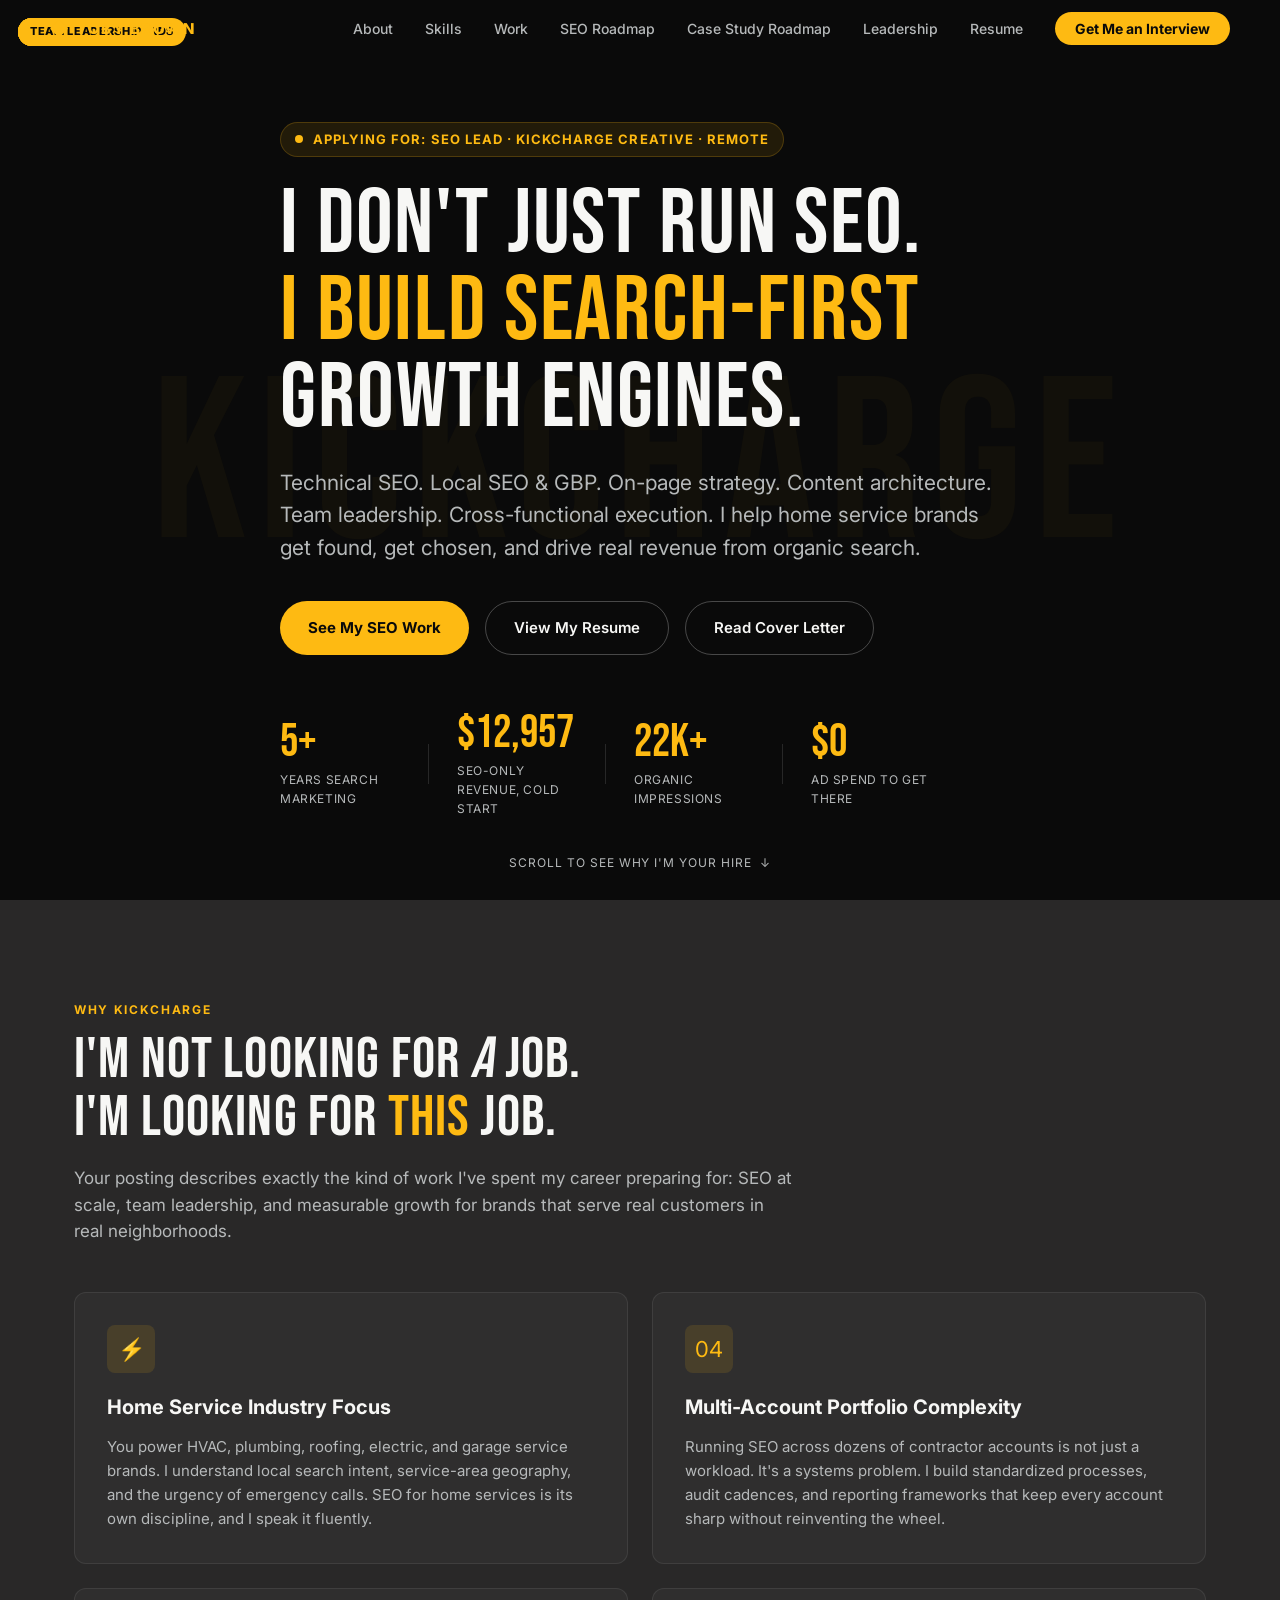
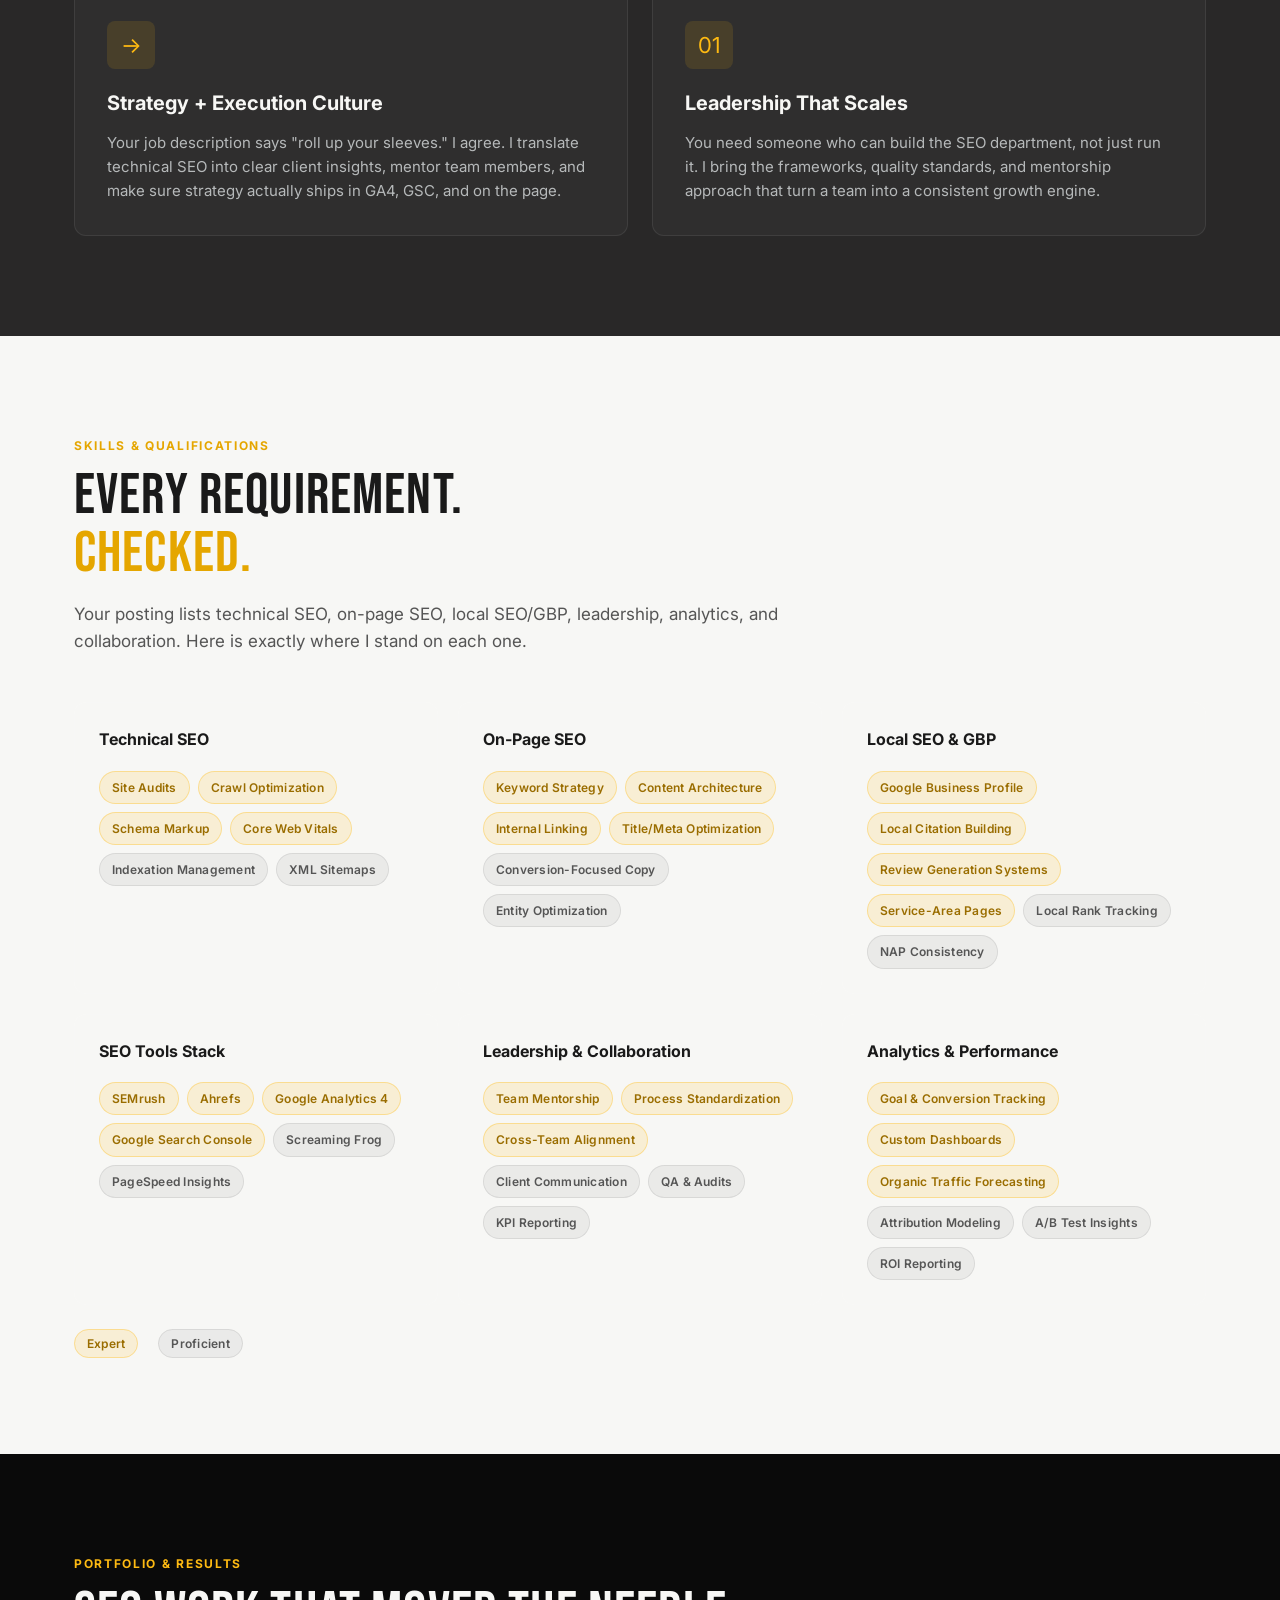
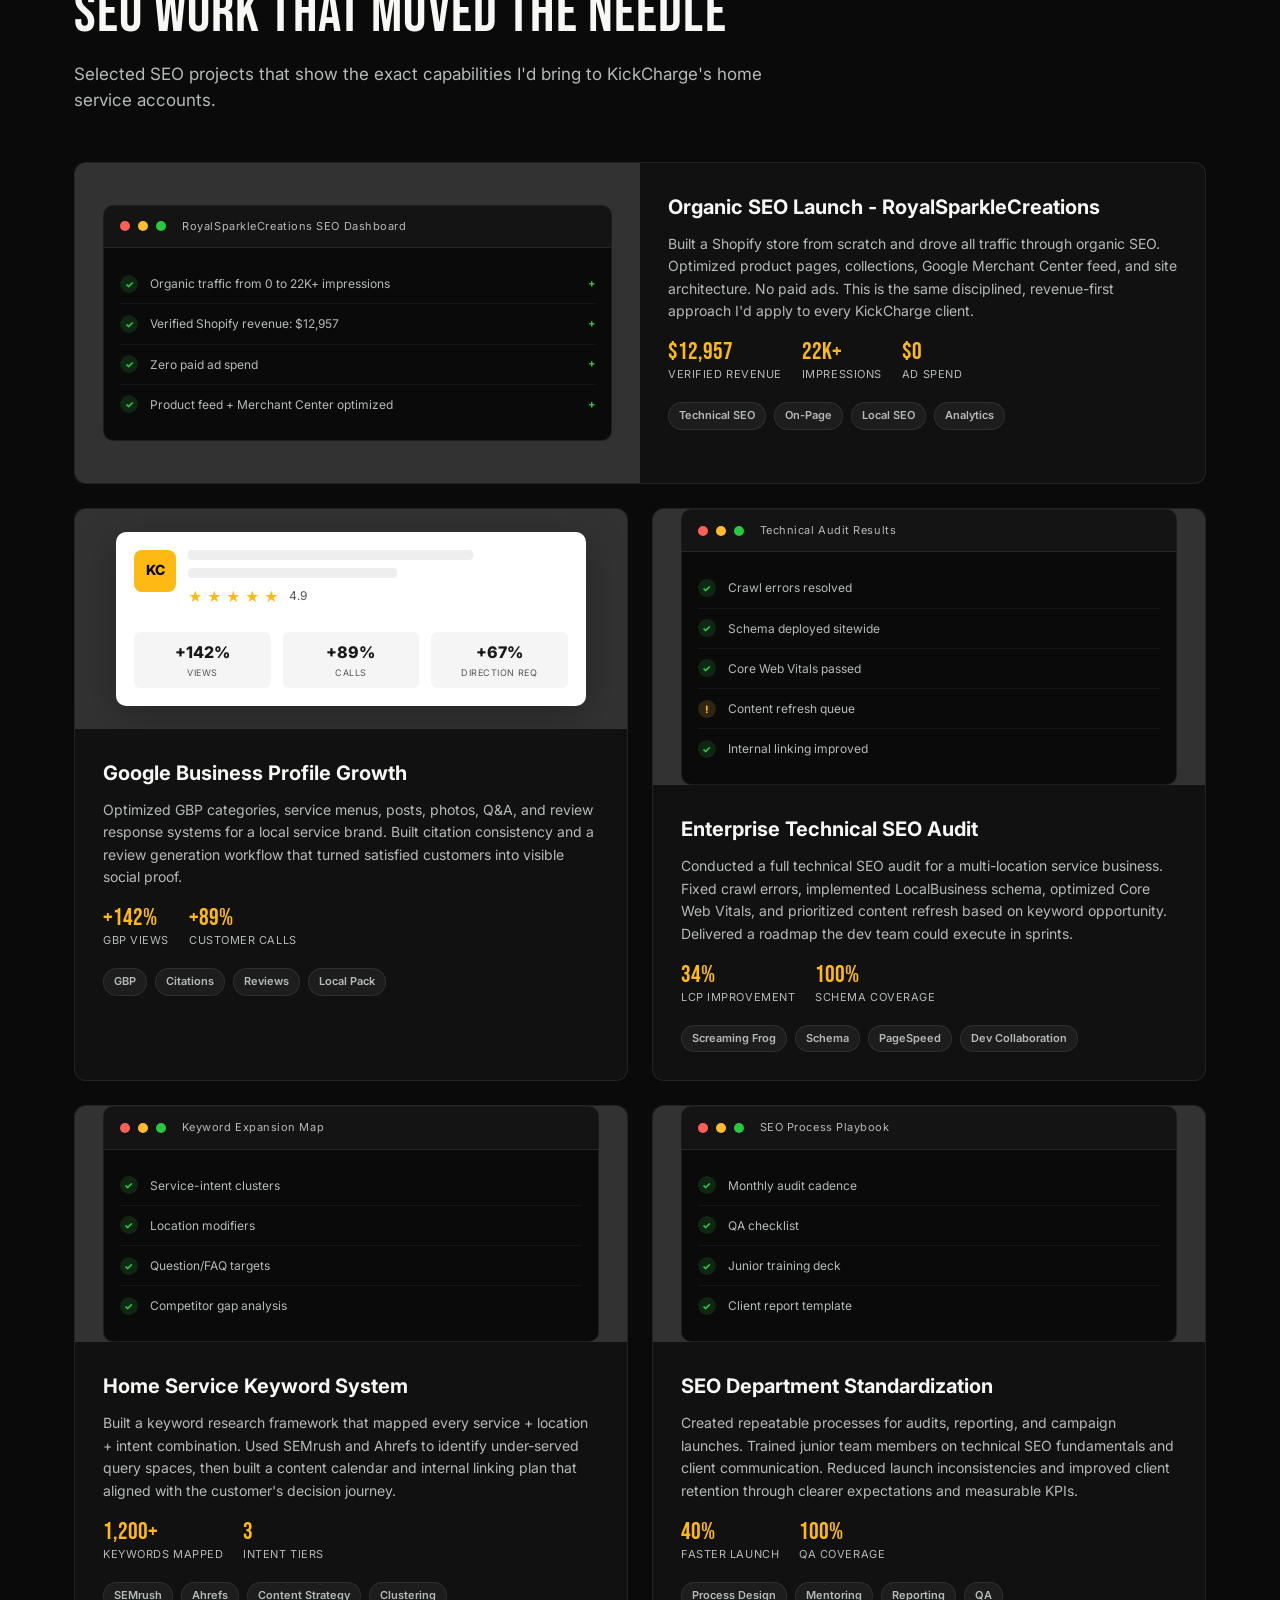
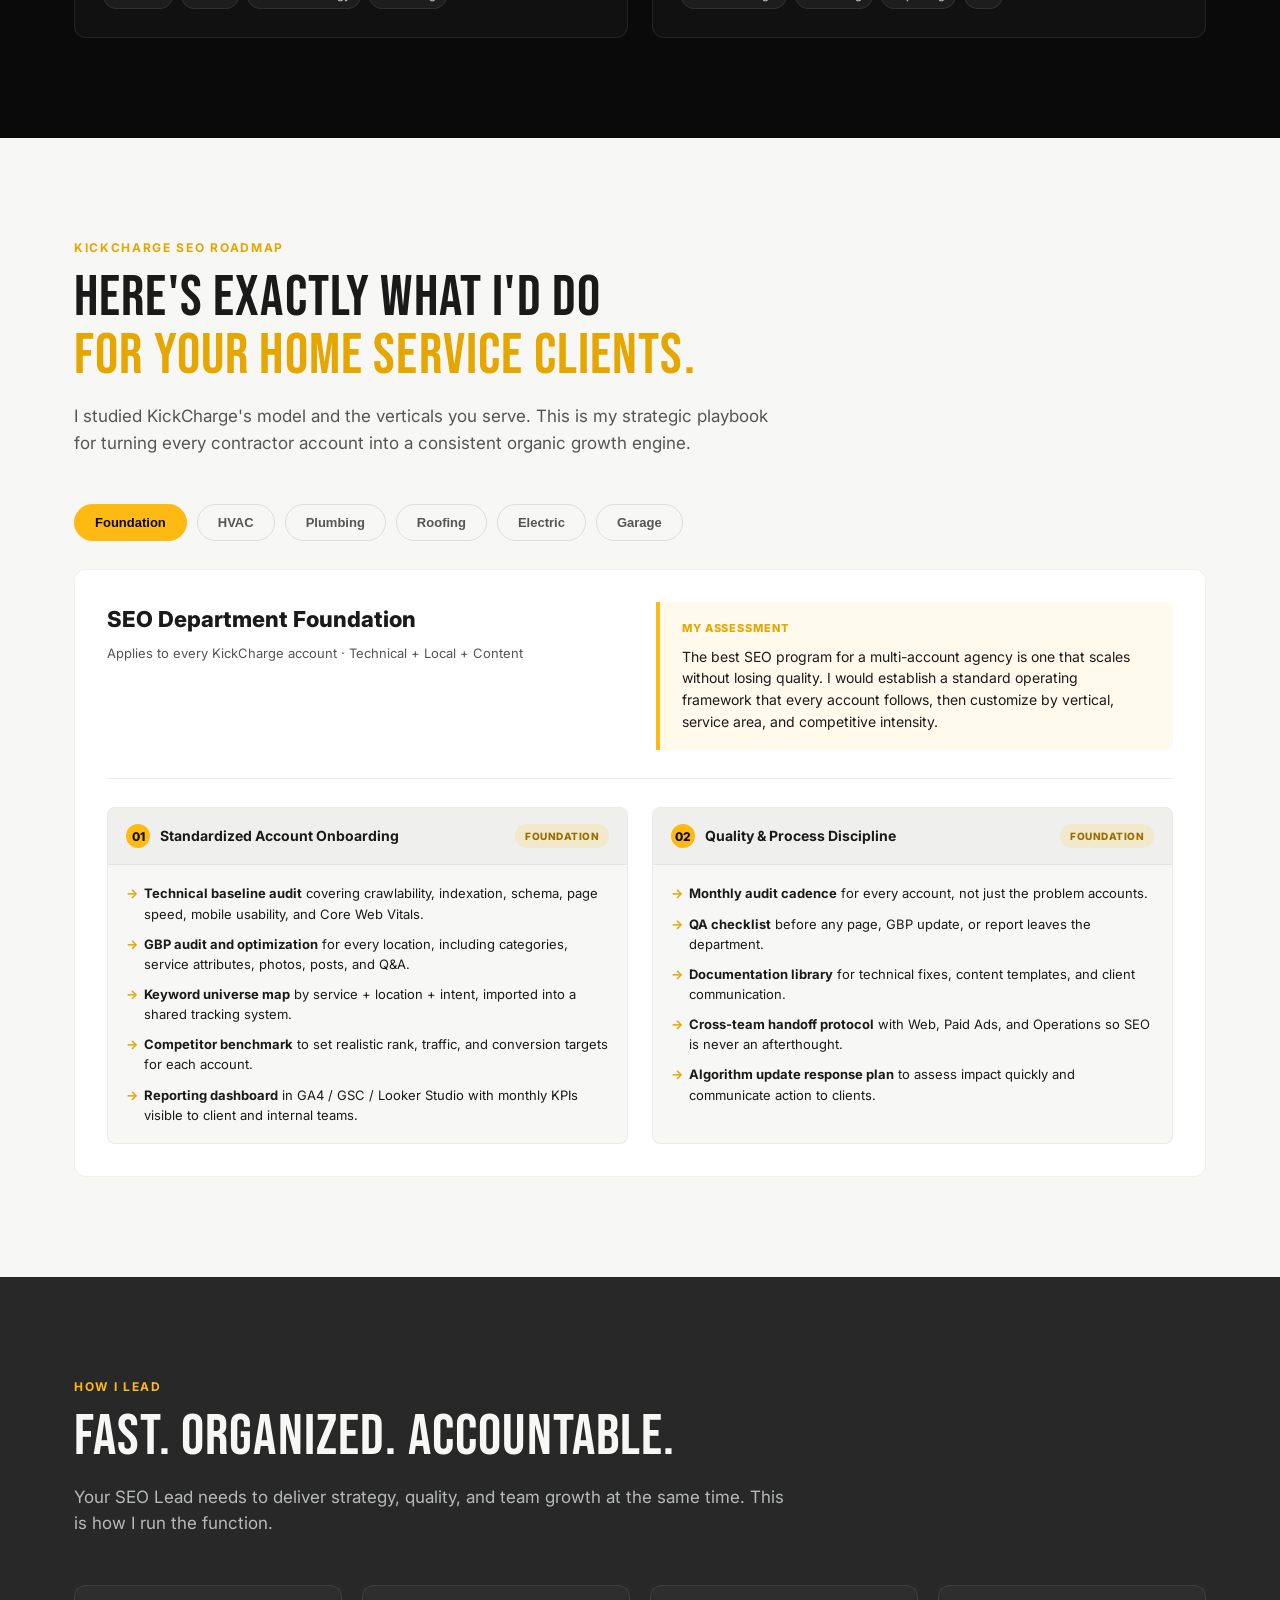
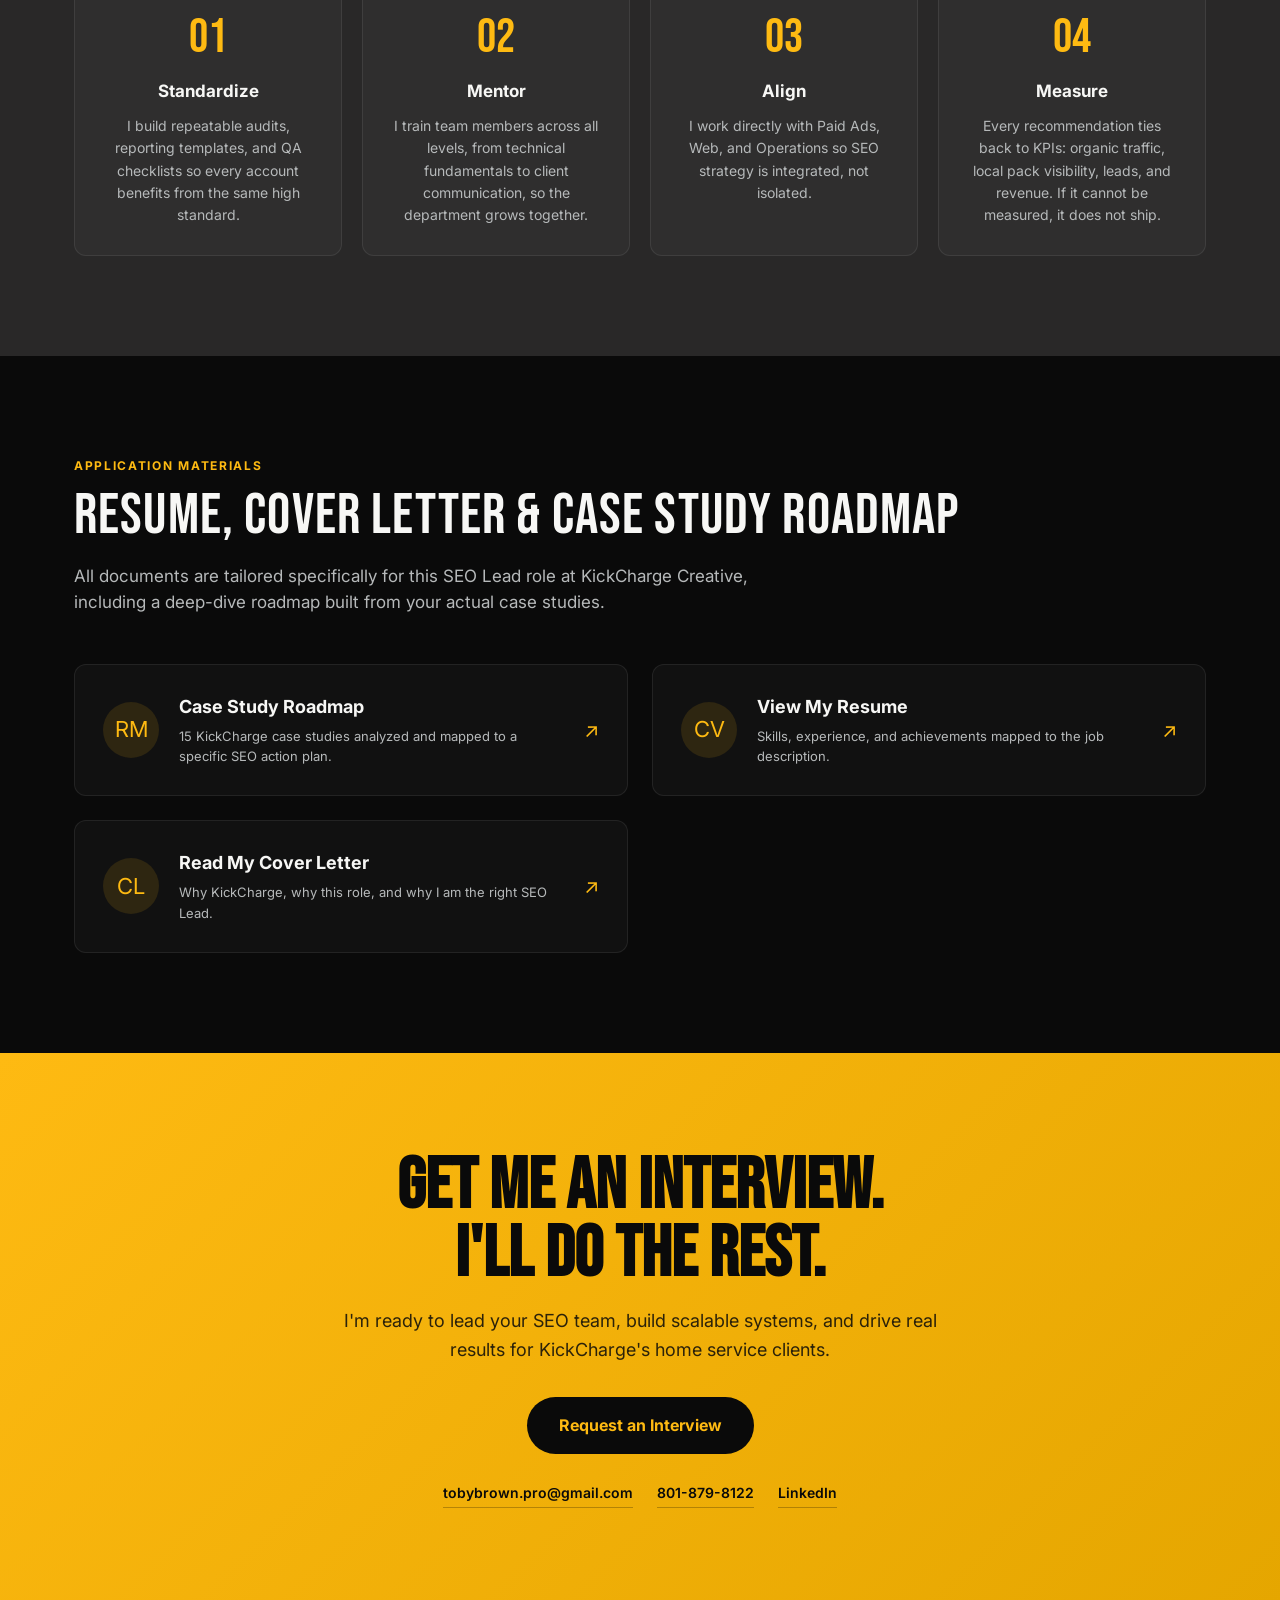
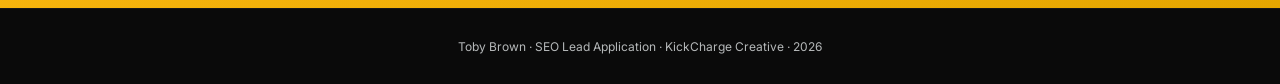
==== commit 749ba9db: "Add case-study roadmap and update cover letter, resume, and links" ====
--- a/index.html
+++ b/index.html
@@ -21,6 +21,7 @@
         <li><a href="#skills">Skills</a></li>
         <li><a href="#portfolio">Work</a></li>
         <li><a href="#roadmap">SEO Roadmap</a></li>
+        <li><a href="kickcharge-roadmap.html">Case Study Roadmap</a></li>
         <li><a href="#process">Leadership</a></li>
         <li><a href="#docs">Resume</a></li>
         <li><a href="#contact" class="nav-cta">Get Me an Interview</a></li>
@@ -34,6 +35,7 @@
     <a href="#skills">Skills</a>
     <a href="#portfolio">Work</a>
     <a href="#roadmap">SEO Roadmap</a>
+    <a href="kickcharge-roadmap.html">Case Study Roadmap</a>
     <a href="#process">Leadership</a>
     <a href="resume.html">Resume</a>
     <a href="cover-letter.html">Cover Letter</a>
@@ -718,10 +720,18 @@
   <section id="docs" class="section-black">
     <div class="container">
       <div class="section-label">Application Materials</div>
-      <h2>Resume &amp; Cover Letter</h2>
-      <p class="section-sub">Both documents are tailored specifically for this SEO Lead role at KickCharge Creative.</p>
+      <h2>Resume, Cover Letter &amp; Case Study Roadmap</h2>
+      <p class="section-sub">All documents are tailored specifically for this SEO Lead role at KickCharge Creative, including a deep-dive roadmap built from your actual case studies.</p>
 
       <div class="doc-grid">
+        <a href="kickcharge-roadmap.html" target="_blank" class="doc-card">
+          <div class="doc-icon">RM</div>
+          <div class="doc-info">
+            <h3>Case Study Roadmap</h3>
+            <p>15 KickCharge case studies analyzed and mapped to a specific SEO action plan.</p>
+          </div>
+          <span class="doc-arrow">&#8599;</span>
+        </a>
         <a href="resume.html" target="_blank" class="doc-card">
           <div class="doc-icon">CV</div>
           <div class="doc-info">
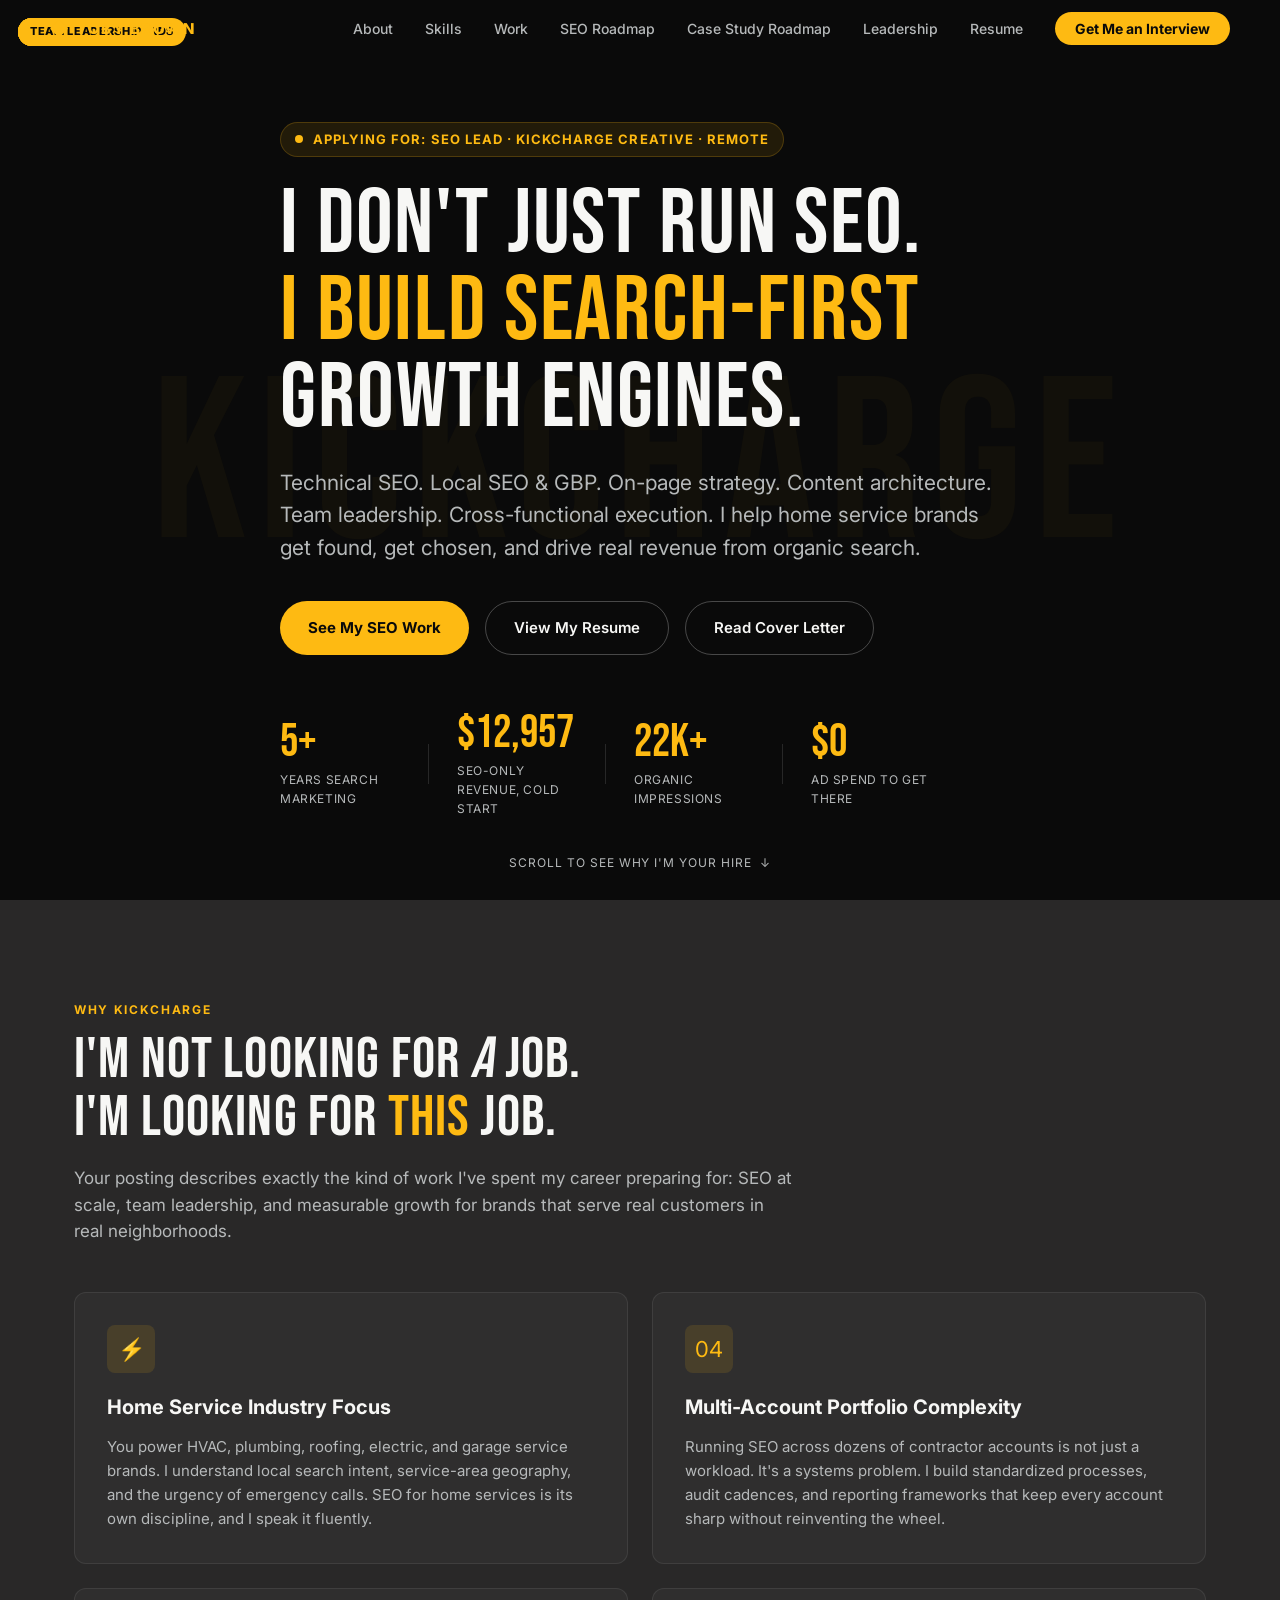
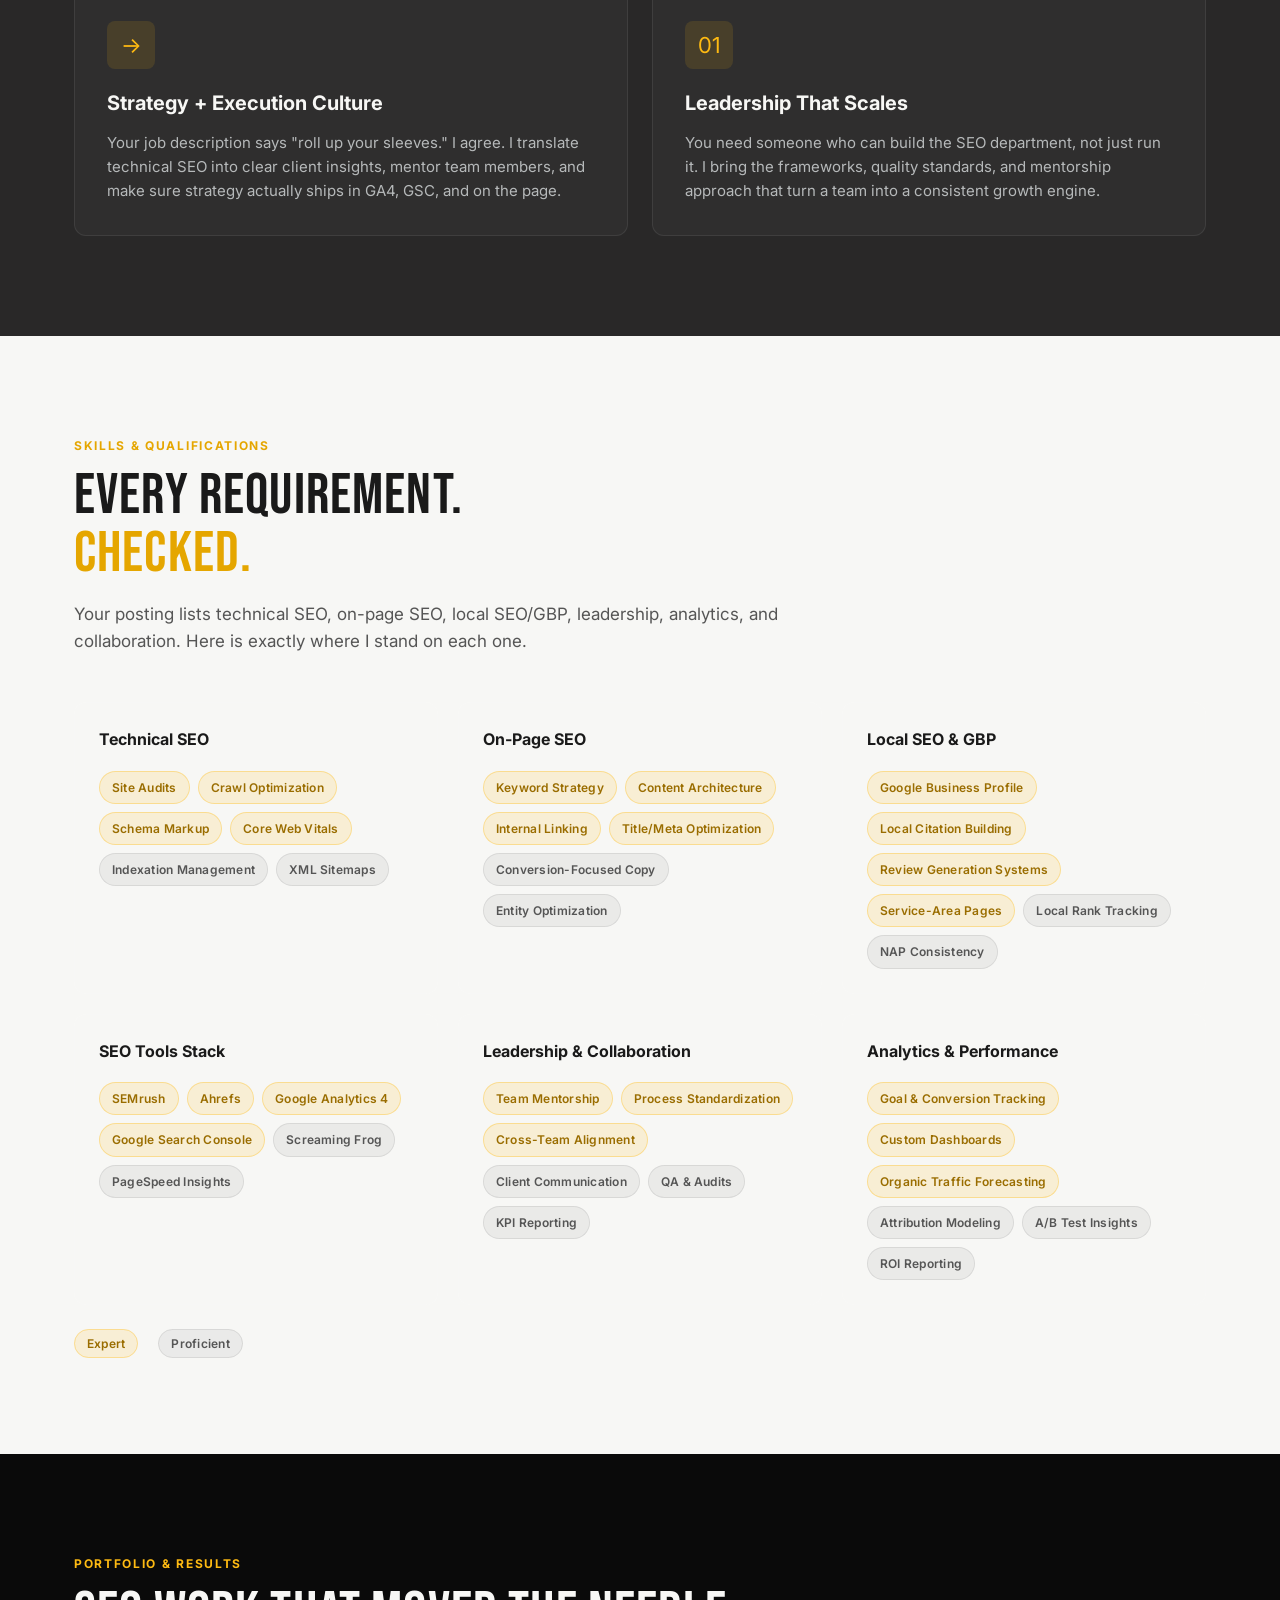
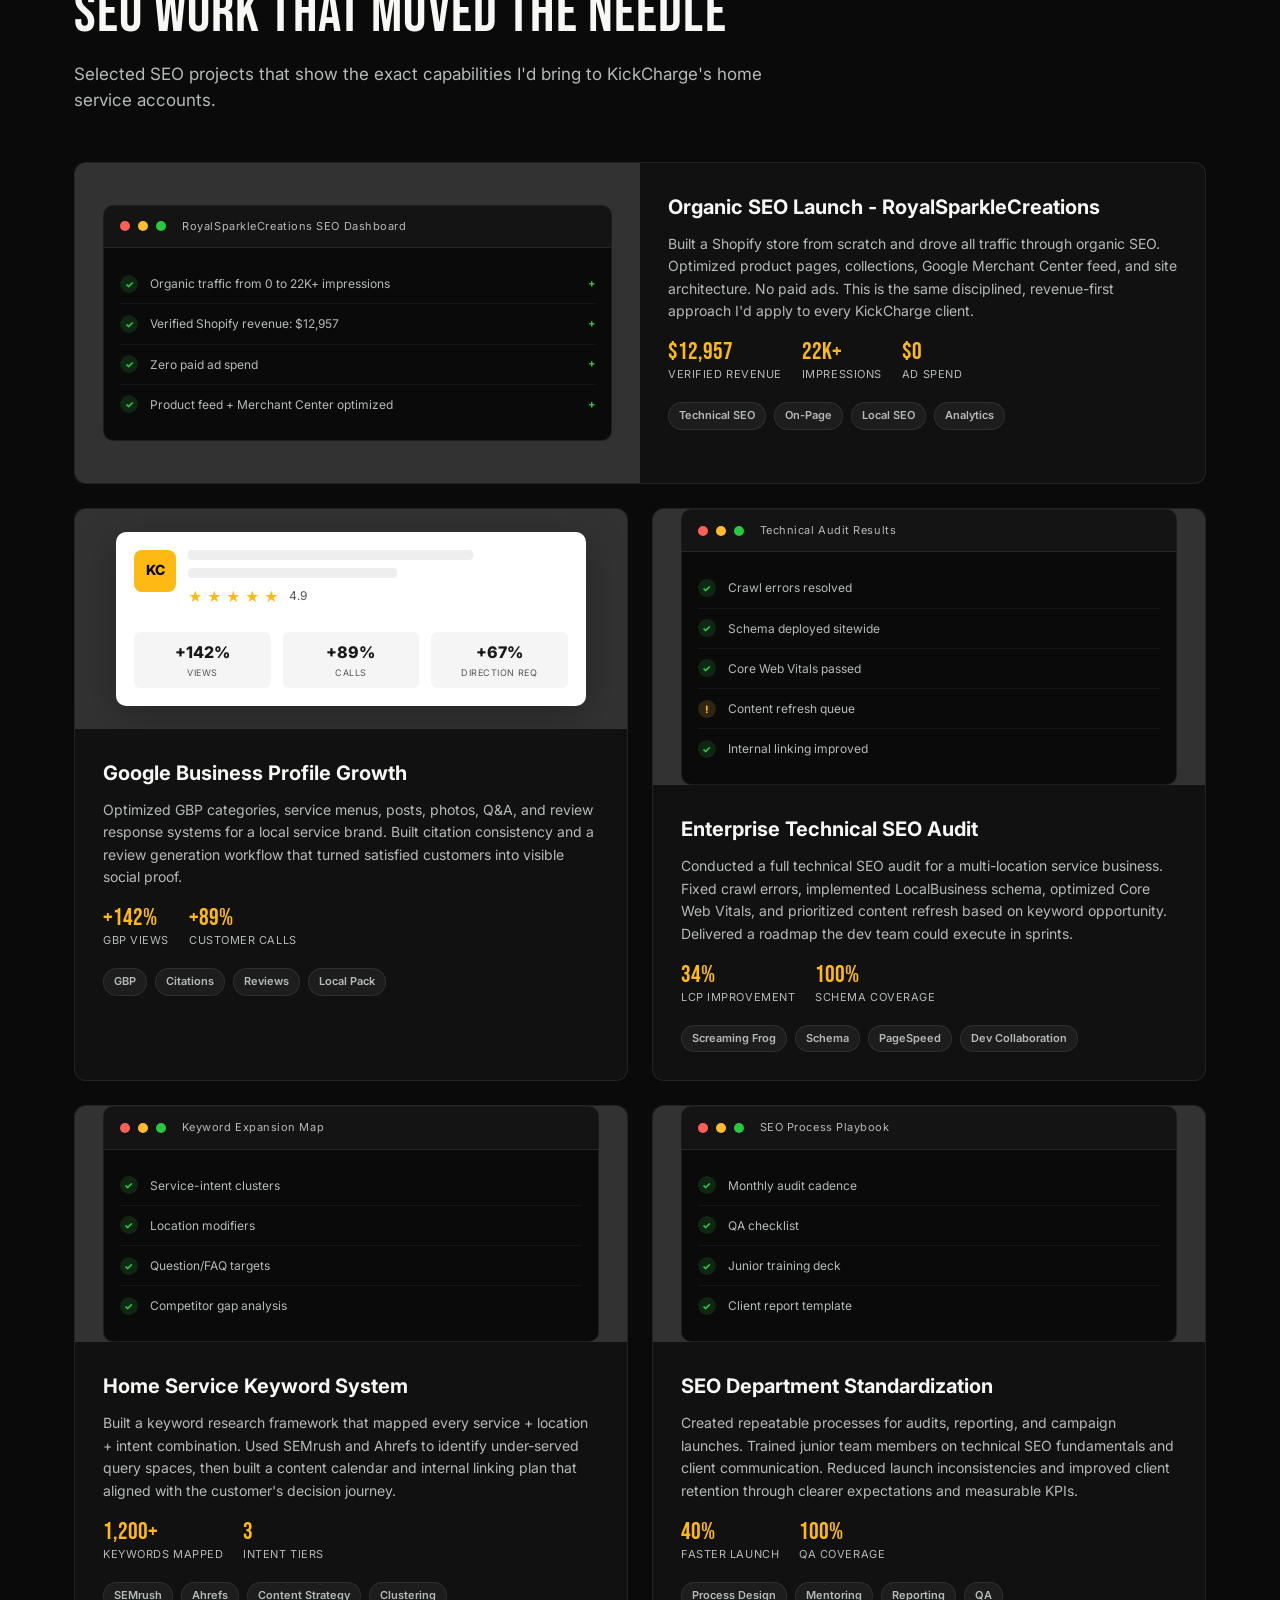
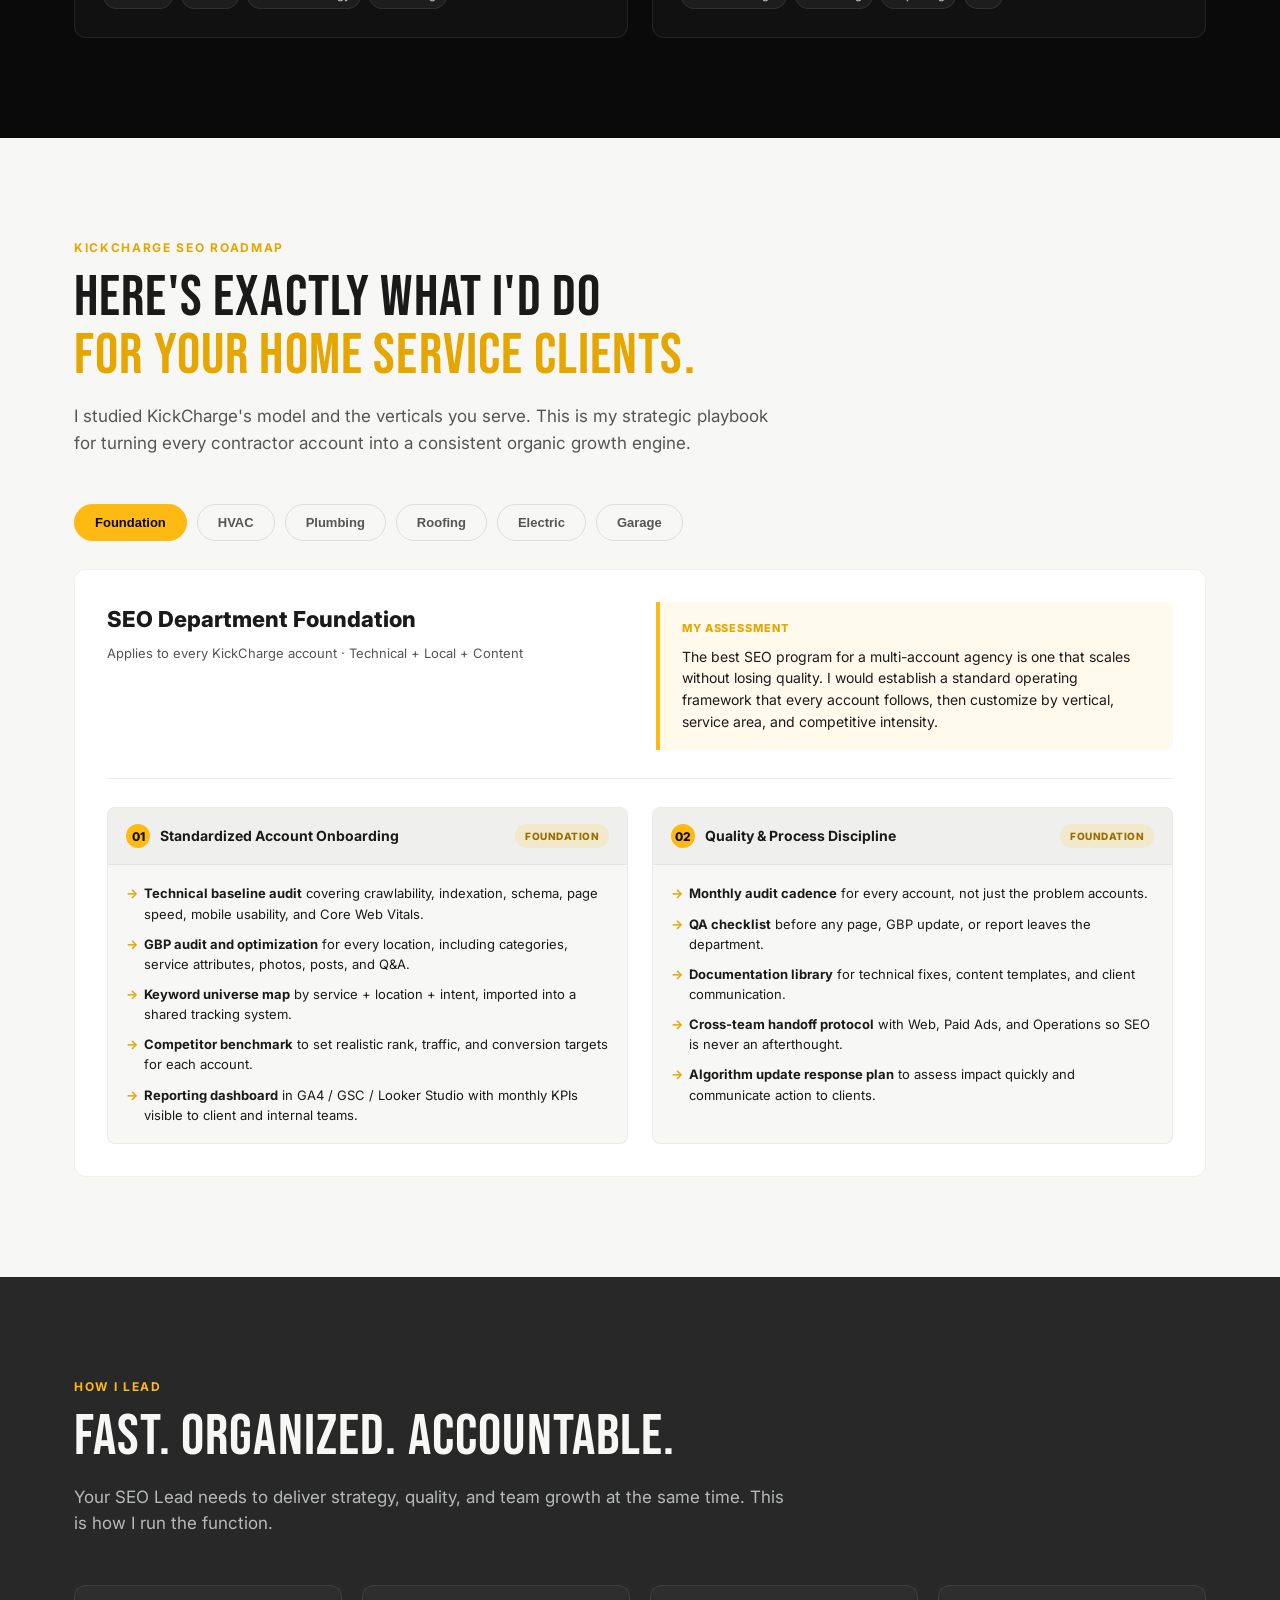
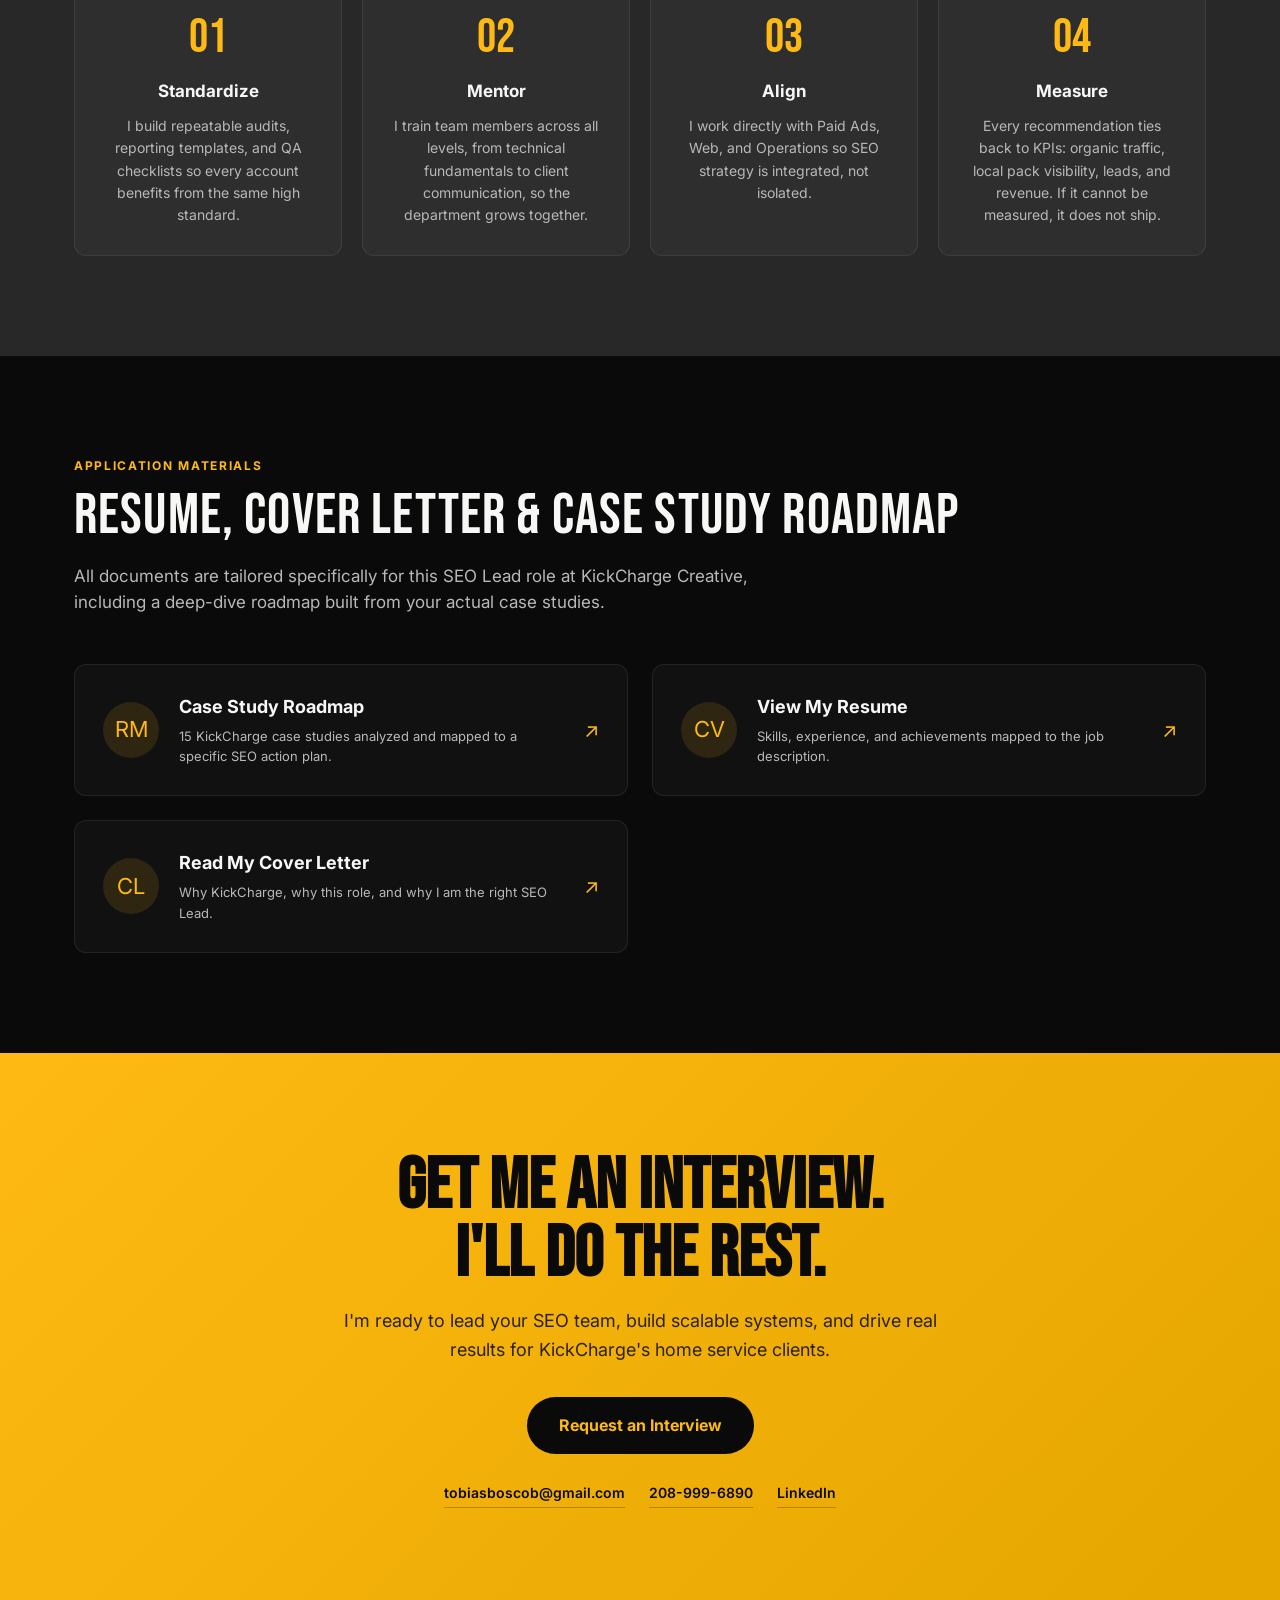
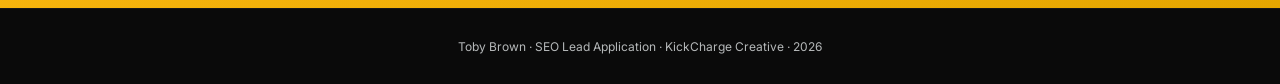
==== commit d529324b: "Update contact info: email, phone, and LinkedIn" ====
--- a/index.html
+++ b/index.html
@@ -757,11 +757,11 @@
     <div class="container">
       <h2>Get Me an Interview.<br />I'll Do the Rest.</h2>
       <p>I'm ready to lead your SEO team, build scalable systems, and drive real results for KickCharge's home service clients.</p>
-      <a href="mailto:tobybrown.pro@gmail.com?subject=KickCharge%20SEO%20Lead%20Interview%20Request" class="btn-primary">Request an Interview</a>
+      <a href="mailto:tobiasboscob@gmail.com?subject=KickCharge%20SEO%20Lead%20Interview%20Request" class="btn-primary">Request an Interview</a>
       <div class="contact-links">
-        <a href="mailto:tobybrown.pro@gmail.com">tobybrown.pro@gmail.com</a>
-        <a href="tel:801-879-8122">801-879-8122</a>
-        <a href="https://www.linkedin.com/in/tobybrownseo/" target="_blank">LinkedIn</a>
+        <a href="mailto:tobiasboscob@gmail.com">tobiasboscob@gmail.com</a>
+        <a href="tel:208-999-6890">208-999-6890</a>
+        <a href="https://www.linkedin.com/in/tobias-brown-352503311/?skipRedirect=true" target="_blank">LinkedIn</a>
       </div>
     </div>
   </section>
